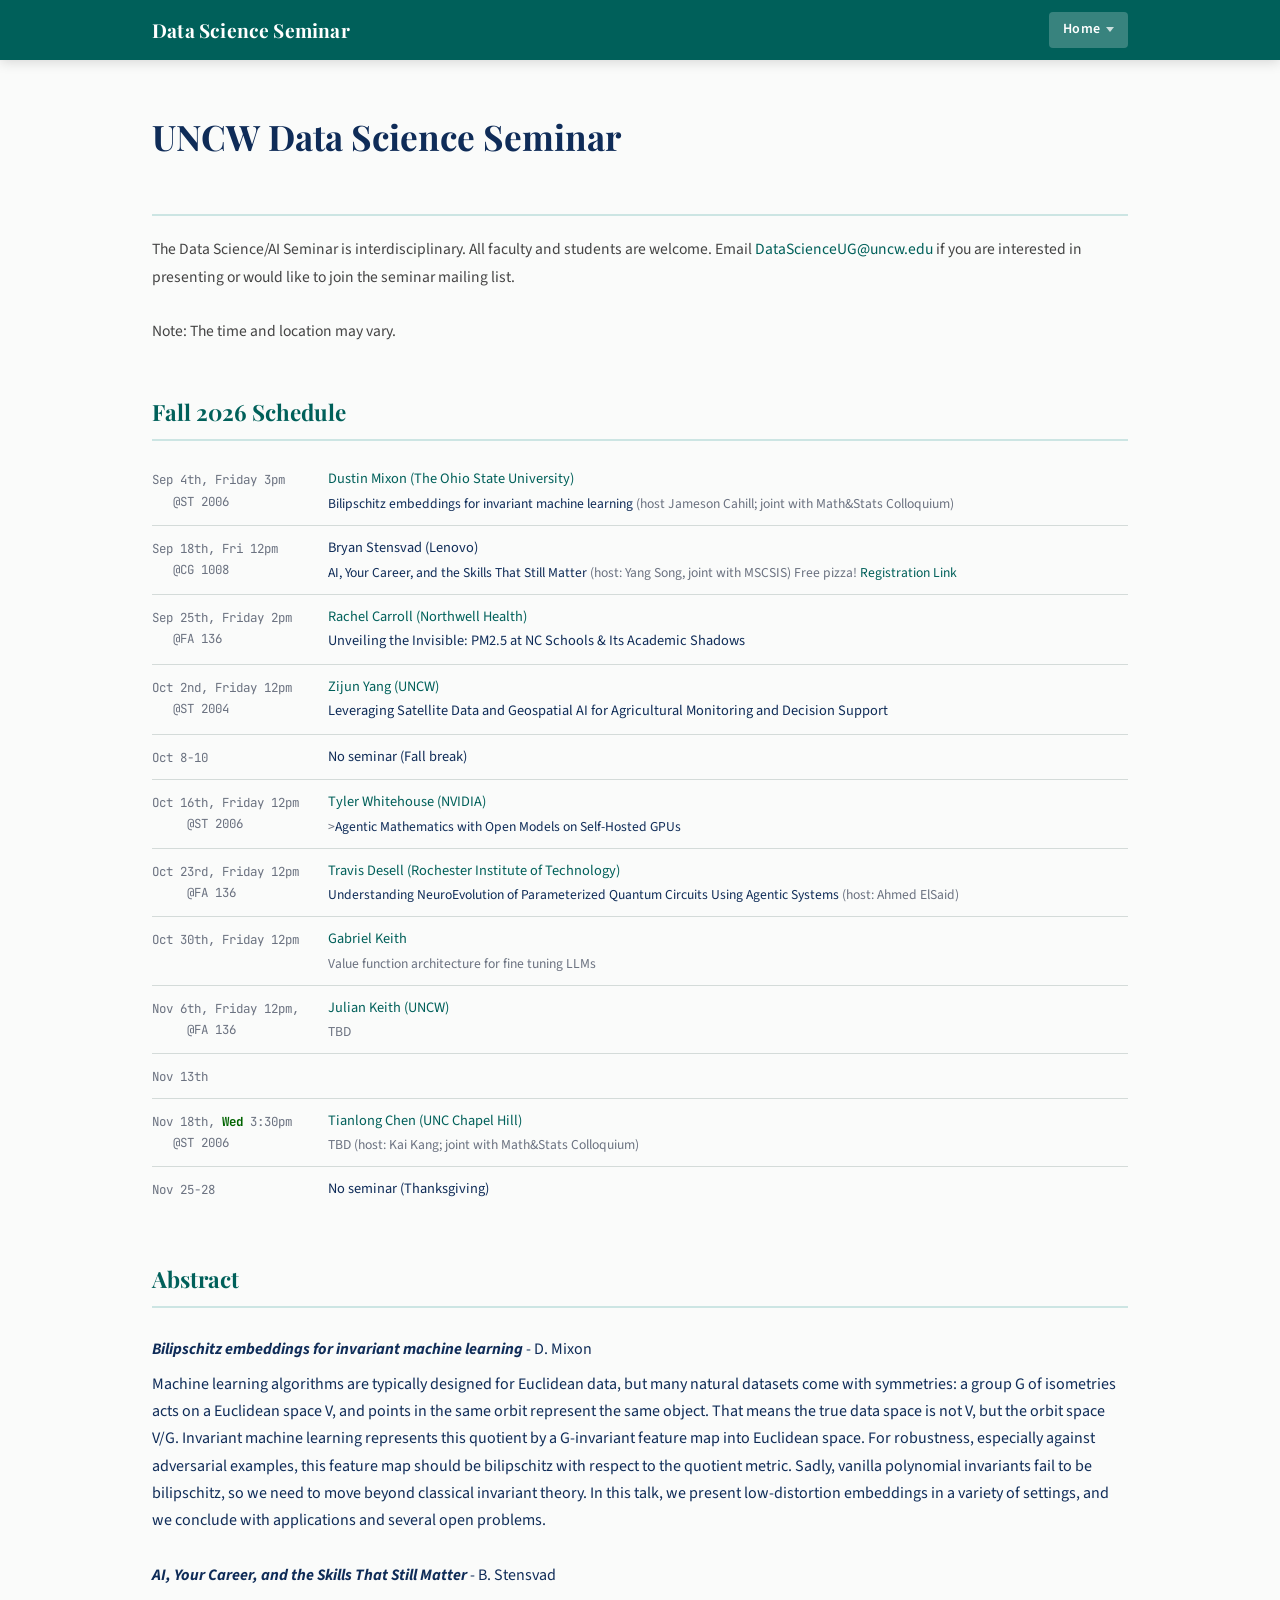
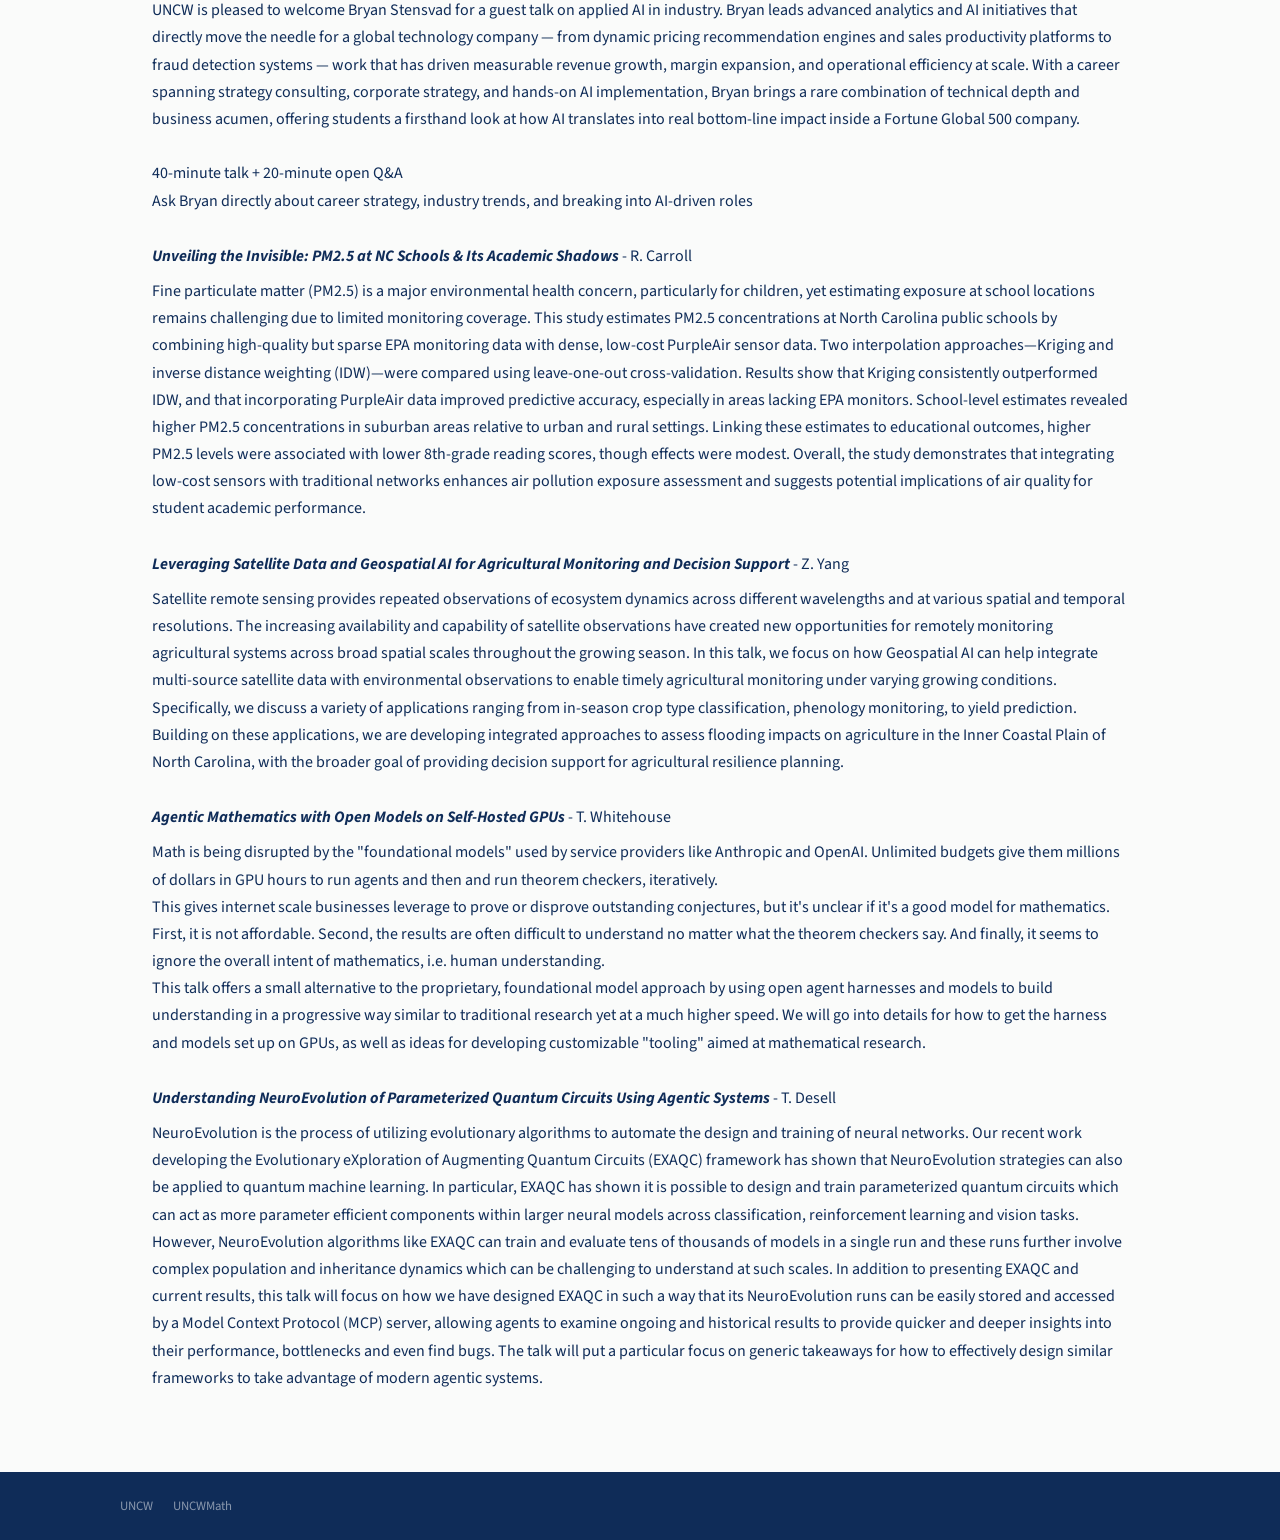
==== index.html @ 3249aac9 "travis" ====
<!DOCTYPE html>
<html lang="en">
<head>
  <meta charset="UTF-8" />
  <meta name="viewport" content="width=device-width, initial-scale=1.0" />
  <title>DSC Seminar</title>
  <link rel="preconnect" href="https://fonts.googleapis.com" />
  <link rel="preconnect" href="https://fonts.gstatic.com" crossorigin />
  <link href="https://fonts.googleapis.com/css2?family=Playfair+Display:wght@700&family=Source+Sans+3:wght@400;600;700&family=JetBrains+Mono:wght@400&display=swap" rel="stylesheet" />
  <link rel="stylesheet" href="style.css" />
</head>
<body>

  <!-- ═══ HEADER ══════════════════════════════════════════ -->
  <header>
    <nav>
      <a class="logo" href="index.html">Data Science Seminar</a>
      <ul class="nav-links">
        <li class="has-dropdown">
          <a href="index.html" class="active">Home</a>
          <ul class="dropdown-menu">
            <li class="dropdown-note">Semesters</li>
            <li><a href="index.html" class="active">Fall 2026</a></li>
            <li><a href="spring2027.html">Spring 2027</a></li>
          </ul>
        </li>
      </ul>
    </nav>
  </header>

  <!-- ═══ MAIN ════════════════════════════════════════════ -->
  <main>
    <div class="page-wrap">

      

        <!-- Main content -->
        <div class="profile-main">
          <h1>UNCW Data Science Seminar</h1>
          <h2></h2>
          <div class="position"></div>

          <p class="bio">
            The Data Science/AI Seminar is interdisciplinary. All faculty and students are welcome. 
            Email <a href="mailto:DataScienceUG@uncw.edu">DataScienceUG@uncw.edu</a> if you are interested in presenting or would like to join the seminar mailing list.

            <br>
            <br>
            Note: The time and location may vary. 
          </p>

          
        <!-- Main content: schedule -->
          <h2>Fall 2026 Schedule</h2>
          <ul class="employment-list">
            
            <li>
              <span class="years">Sep 4th, Friday 3pm &nbsp; &nbsp;&nbsp;&nbsp;@ST 2006 </span>
              
              <div>
                <div class="role"><a href="https://math.osu.edu/people/mixon.23" target="_blank">Dustin Mixon (The Ohio State University)</a></div>
                
                <div class="inst"><a href="#mixon_abstract" style = "color:var(--ink);">Bilipschitz embeddings for invariant machine learning</a> (host Jameson Cahill; joint with Math&Stats Colloquium)</div>
              </div>
            </li>
            
            <li>
              <span class="years">Sep 18th, Fri 12pm &nbsp; &nbsp;&nbsp;&nbsp;@CG 1008  </span>
              <div>
                <div class="role">Bryan Stensvad (Lenovo)</div>
                <div class="inst"><a href="#stensvad_abstract" style = "color:var(--ink);">AI, Your Career, and the Skills That Still Matter</a> (host: Yang Song, joint with MSCSIS) Free pizza! <a href="https://uncw.az1.qualtrics.com/jfe/form/SV_6sqN8uPUdP3A2Uu" target="_blank">Registration Link</a></div>
              </div>
            </li>
            <li>
              <span class="years">Sep 25th, Friday 2pm &nbsp; &nbsp;&nbsp;&nbsp;@FA 136</span>
              <div>
                <div class="role"><a href="https://rachelmcarroll.weebly.com/" target="_blank">Rachel Carroll (Northwell Health)</a></div>
                <a href="#carroll_abstract" style = "color:var(--ink);">Unveiling the Invisible: PM2.5 at NC Schools & Its Academic Shadows</a>
              </div>
            </li>
            <li>
              <span class="years">Oct 2nd, Friday 12pm &nbsp; &nbsp;&nbsp;&nbsp;@ST 2004</span>
              <div>
                <div class="role"><a href="https://zijunyangeo.github.io/" target="_blank">Zijun Yang (UNCW)</a></div>
                <a href="#yang_abstract" style = "color:var(--ink);">Leveraging Satellite Data and Geospatial AI for Agricultural Monitoring and Decision Support</a>

              </div>
            </li>
            <li>
              <span class="years">Oct 8-10</span>
              <div>
                <div class="role">No seminar (Fall break)</div>
              </div>
            </li>
            <li>
              <span class="years">Oct 16th, Friday 12pm &nbsp; &nbsp;&nbsp;&nbsp;@ST 2006</span>
              <div>
                <div class="role"><a href="https://developer.nvidia.com/blog/author/twhitehouse/" target="_blank">Tyler Whitehouse (NVIDIA)</a></div>
                <div class="inst">><a href="#whitehouse_abstract" style = "color:var(--ink);">Agentic Mathematics with Open Models on Self-Hosted GPUs</a>
                </div>
              </div>
            </li>
            <li>
              <span class="years">Oct 23rd, Friday 12pm &nbsp; &nbsp;&nbsp;&nbsp;@FA 136</span>
              <div>
                <div class="role"><a href="http://www.se.rit.edu/~travis" target="_blank">Travis Desell (Rochester Institute of Technology) </a></div>
                <div class="inst"><a href="#desell_abstract" style = "color:var(--ink);">Understanding NeuroEvolution of Parameterized Quantum Circuits Using Agentic Systems</a> (host: Ahmed ElSaid)</div>
              </div>
            </li>
            <li>
              <span class="years">Oct 30th, Friday 12pm</span>
              <div>
                <div class="role"><a href="https://gabrielkeith.dev/" target="_blank">Gabriel Keith</a></div>
                <div class="inst">Value function architecture for fine tuning LLMs </div>
              </div>
            </li>
            <li>
              <span class="years">Nov 6th, Friday 12pm, &nbsp; &nbsp;&nbsp;&nbsp;@FA 136 </span>
              <div>
                <div class="role"><a href="https://drjkeith.github.io/" target="_blank">Julian Keith (UNCW)</a></div>
                <div class="inst">TBD </div>
              </div>
            </li>
            <li>
              <span class="years">Nov 13th </span>
            </li>
            <li>
              <span class="years">Nov 18th, <strong style="color: darkgreen;">Wed</strong> 3:30pm &nbsp; &nbsp;&nbsp;&nbsp;@ST 2006</span>
              <div>
                <div class="role"><a href="https://tianlong-chen.github.io/" target="_blank">Tianlong Chen (UNC Chapel Hill) </a></div>
                <div class="inst">TBD (host: Kai Kang; joint with Math&Stats Colloquium) </div>
              </div>
            </li>
            <li>
              <span class="years">Nov 25-28</span>
              <div>
                <div class="role">No seminar (Thanksgiving)</div>
              </div>
            </li>
            
            
          </ul>
        
        <!-- Main content: abstracts -->
          <h2>Abstract</h2>
          <h3 id="mixon_abstract"><em>Bilipschitz embeddings for invariant machine learning </em>  <span style="font-weight: 400;"> - D. Mixon</span></h3> 
          <p> Machine learning algorithms are typically designed for Euclidean data, but many natural datasets come with symmetries: a group G of isometries acts on a Euclidean space V, and points in the same orbit represent the same object. That means the true data space is not V, but the orbit space V/G. Invariant machine learning represents this quotient by a G-invariant feature map into Euclidean space. For robustness, especially against adversarial examples, this feature map should be bilipschitz with respect to the quotient metric. Sadly, vanilla polynomial invariants fail to be bilipschitz, so we need to move beyond classical invariant theory. In this talk, we present low-distortion embeddings in a variety of settings, and we conclude with applications and several open problems.
          </p>

          <h3 id="stensvad_abstract"><em>AI, Your Career, and the Skills That Still Matter</em> <span style="font-weight: 400;"> - B. Stensvad</span></h3>
          <p> 
           UNCW is pleased to welcome Bryan Stensvad for a guest talk on applied AI in industry. Bryan leads advanced
            analytics and AI initiatives that directly move the needle for a global technology company — from dynamic pricing
            recommendation engines and sales productivity platforms to fraud detection systems — work that has driven
            measurable revenue growth, margin expansion, and operational efficiency at scale.
            With a career spanning strategy consulting, corporate strategy, and hands-on AI implementation, Bryan brings a
            rare combination of technical depth and business acumen, offering students a firsthand look at how AI translates
            into real bottom-line impact inside a Fortune Global 500 company.
            <br>
            <br>
            40-minute talk + 20-minute open Q&A
            <br>
Ask Bryan directly about career strategy, industry trends, and breaking into AI-driven roles
          </p>

          <h3 id="carroll_abstract"><em>Unveiling the Invisible: PM2.5 at NC Schools & Its Academic Shadows</em> <span style="font-weight: 400;"> - R. Carroll</span></h3>
          <p> Fine particulate matter (PM2.5) is a major environmental health concern, particularly for children, yet estimating exposure at school locations remains challenging due to limited monitoring coverage. 
            This study estimates PM2.5 concentrations at North Carolina public schools by combining high-quality but sparse EPA monitoring data with dense, low-cost PurpleAir sensor data. 
            Two interpolation approaches—Kriging and inverse distance weighting (IDW)—were compared using leave-one-out cross-validation. 
            Results show that Kriging consistently outperformed IDW, and that incorporating PurpleAir data improved predictive accuracy, especially in areas lacking EPA monitors. 
            School-level estimates revealed higher PM2.5 concentrations in suburban areas relative to urban and rural settings. 
            Linking these estimates to educational outcomes, higher PM2.5 levels were associated with lower 8th-grade reading scores, though effects were modest. 
            Overall, the study demonstrates that integrating low-cost sensors with traditional networks enhances air pollution exposure assessment and suggests potential implications of air quality for student academic performance.
          </p>

          <h3 id="yang_abstract"><em>Leveraging Satellite Data and Geospatial AI for Agricultural Monitoring and Decision Support</em> <span style="font-weight: 400;"> - Z. Yang</span></h3>
          <p> Satellite remote sensing provides repeated observations of ecosystem dynamics across different wavelengths and at various spatial and temporal resolutions. 
            The increasing availability and capability of satellite observations have created new opportunities for remotely monitoring agricultural systems across broad spatial scales throughout the growing season. 
            In this talk, we focus on how Geospatial AI can help integrate multi-source satellite data with environmental observations to enable timely agricultural monitoring under varying growing conditions. 
            Specifically, we discuss a variety of applications ranging from in-season crop type classification, phenology monitoring, to yield prediction. 
            Building on these applications, we are developing integrated approaches to assess flooding impacts on agriculture in the Inner Coastal Plain of North Carolina, with the broader goal of providing decision support for agricultural resilience planning.

          </p>

          <h3 id="whitehouse_abstract"><em>Agentic Mathematics with Open Models on Self-Hosted GPUs</em> <span style="font-weight: 400;"> - T. Whitehouse</span></h3>
          <p> Math is being disrupted by the "foundational models" used by service providers like Anthropic and OpenAI.
              Unlimited budgets give them millions of dollars in GPU hours to run agents and then and run theorem checkers, iteratively. <br>

              This gives internet scale businesses leverage to prove or disprove outstanding conjectures, but it's unclear if it's a good model for mathematics.
              First, it is not affordable. Second, the results are often difficult to understand no matter what the theorem checkers say. And finally, it
              seems to ignore the overall intent of mathematics, i.e. human understanding.<br>

              This talk offers a small alternative to the proprietary, foundational model approach by using open agent harnesses and models to build understanding in a progressive way similar to traditional research yet at a much higher speed. 
              We will go into details for how to get the harness and models set up on GPUs, as well as ideas for developing customizable "tooling" aimed at mathematical research.
          </p>

          <h3 id="desell_abstract"><em>Understanding NeuroEvolution of Parameterized Quantum Circuits Using Agentic Systems</em> <span style="font-weight: 400;"> - T. Desell</span></h3>
          <p> NeuroEvolution is the process of utilizing evolutionary algorithms to automate the design and training of neural networks.
Our recent work developing the Evolutionary eXploration of Augmenting Quantum Circuits (EXAQC) framework has shown
that NeuroEvolution strategies can also be applied to quantum machine learning. In particular, EXAQC has shown it is
possible to design and train parameterized quantum circuits which can act as more parameter efficient components within
larger neural models across classification, reinforcement learning and vision tasks. However, NeuroEvolution algorithms
like EXAQC can train and evaluate tens of thousands of models in a single run and these runs further involve complex
population and inheritance dynamics which can be challenging to understand at such scales. In addition to presenting
EXAQC and current results, this talk will focus on how we have designed EXAQC in such a way that its NeuroEvolution runs
can be easily stored and accessed by a Model Context Protocol (MCP) server, allowing agents to examine ongoing and
historical results to provide quicker and deeper insights into their performance, bottlenecks and even find bugs. The talk
will put a particular focus on generic takeaways for how to effectively design similar frameworks to take advantage of
modern agentic systems.
</p>

        </div>
      

    </div>
  </main>

  <!-- ═══ FOOTER ═══════════════════════════════════════════ -->
  <footer>
    <div class="footer-inner">
     
      <div class="footer-links">
        <a href="https://uncw.edu" target="_blank">UNCW</a>
        <a href="https://uncw.edu/math/" target="_blank">UNCWMath</a>
      </div>
    </div>
  </footer>

</body>
</html>
---- style.css ----
/* ═══════════════════════════════════════════════
   Xuemei Chen — Academic Site Stylesheet
   ═══════════════════════════════════════════════ */
/*ink color #1c1c1c;

/* ─── Tokens ─────────────────────────────────── */
:root {
  --teal:      #00605a;
  --teal-light:#e6f2f1;
  --teal-mid:  #cce5e3;
  --gold:      #b8860b;
  --uncwblue: rgb(15, 44, 88);
  --ink:       rgb(15, 44, 88); 
  --mid:       #444444;
  --muted:     #6b7280;
  --rule:      #d4dbd9;
  --bg:        #fafbfa;
  --white:     #ffffff;

  --display:   'Playfair Display', serif;
  --body:      'Source Sans 3', sans-serif;
  --mono:      'JetBrains Mono', monospace;

  --max:       1040px;
  --nav-h:     60px;
}

/* ─── Reset ──────────────────────────────────── */
*, *::before, *::after { box-sizing: border-box; margin: 0; padding: 0; }
html { scroll-behavior: smooth; }

body {
  font-family: var(--body);
  background: var(--bg);
  color: var(--ink);
  font-size: 16px;
  line-height: 1.7;
  min-height: 100vh;
  display: flex;
  flex-direction: column;
}

main { flex: 1; }

a {
  color: var(--teal);
  text-decoration: none;
  transition: color 0.15s;
}
a:hover { color: var(--gold); text-decoration: underline; }

/* ─── Header / Nav ───────────────────────────── */
header {
  position: sticky;
  top: 0;
  z-index: 100;
  height: var(--nav-h);
  background: var(--teal);
  display: flex;
  align-items: center;
  box-shadow: 0 2px 12px rgba(0,0,0,0.15);
}

nav {
  width: 100%;
  max-width: var(--max);
  margin: 0 auto;
  padding: 0 32px;
  display: flex;
  align-items: center;
  justify-content: space-between;
}

.logo {
  font-family: var(--display);
  font-size: 1.2rem;
  font-weight: 700;
  color: var(--white);
  text-decoration: none;
  letter-spacing: 0.01em;
}

.logo:hover { color: var(--teal-mid); text-decoration: none; }

.nav-links {
  display: flex;
  list-style: none;
  gap: 4px;
}

.nav-links a {
  font-family: var(--body);
  font-size: 0.875rem;
  font-weight: 600;
  letter-spacing: 0.04em;
  color: rgba(255,255,255,0.82);
  text-decoration: none;
  padding: 6px 14px;
  border-radius: 4px;
  transition: background 0.15s, color 0.15s;
}

.nav-links a:hover {
  background: rgba(255,255,255,0.15);
  color: var(--white);
  text-decoration: none;
}

.nav-links a.active {
  background: rgba(255,255,255,0.22);
  color: var(--white);
}

/* ─── Nav dropdown ───────────────────────────── */
.nav-links li {
  position: relative;
}

.nav-links li.has-dropdown > a {
  display: inline-flex;
  align-items: center;
  gap: 5px;
}

.nav-links li.has-dropdown > a::after {
  content: '';
  width: 0;
  height: 0;
  border-left: 4px solid transparent;
  border-right: 4px solid transparent;
  border-top: 5px solid currentColor;
  opacity: 0.75;
  transition: transform 0.15s;
}

.nav-links li.has-dropdown:hover > a::after,
.nav-links li.has-dropdown:focus-within > a::after {
  transform: rotate(180deg);
}

.dropdown-menu {
  position: absolute;
  top: 100%;
  left: 0;
  min-width: 200px;
  background: var(--white);
  border: 1px solid var(--rule);
  border-radius: 6px;
  box-shadow: 0 8px 24px rgba(0,0,0,0.18);
  padding: 6px;
  list-style: none;
  display: none;
  flex-direction: column;
  gap: 2px;
  z-index: 200;
}

.nav-links li.has-dropdown:hover .dropdown-menu,
.nav-links li.has-dropdown:focus-within .dropdown-menu {
  display: flex;
}

.dropdown-menu li {
  width: 100%;
}

.dropdown-menu a {
  display: block;
  font-family: var(--body);
  font-size: 0.85rem;
  font-weight: 600;
  letter-spacing: 0.01em;
  color: var(--ink);
  padding: 8px 12px;
  border-radius: 4px;
  text-decoration: none;
}

.dropdown-menu a:hover {
  background: var(--teal-light);
  color: var(--teal);
  text-decoration: none;
}

.dropdown-menu a.active {
  background: var(--teal-light);
  color: var(--teal);
}

.dropdown-menu .dropdown-note {
  padding: 6px 12px 4px;
  font-size: 0.7rem;
  font-weight: 700;
  letter-spacing: 0.08em;
  text-transform: uppercase;
  color: var(--muted);
}

/* ─── Page wrapper ───────────────────────────── */
.page-wrap {
  max-width: var(--max);
  margin: 0 auto;
  padding: 56px 32px 80px;
}

/* ─── Section headings ───────────────────────── */
h1 {
  font-family: var(--display);
  font-size: 2.2rem;
  font-weight: 700;
  color: var(--ink);
  line-height: 1.2;
}

h2 {
  font-family: var(--display);
  font-size: 1.4rem;
  font-weight: 700;
  color: var(--teal);
  margin-top: 48px;
  margin-bottom: 16px;
  padding-bottom: 8px;
  border-bottom: 2px solid var(--teal-mid);
}

h3 {
  font-family: var(--body);
  font-size: 1rem;
  font-weight: 700;
  color: var(--ink);
  margin-top: 28px;
  margin-bottom: 8px;
}

/* ─── Footer ─────────────────────────────────── */
footer {
  background: var(--ink);
  color: rgba(255,255,255,0.45);
  padding: 24px 32px;
  font-size: 0.8rem;
  line-height: 1.6;
}

.footer-inner {
  max-width: var(--max);
  margin: 0 auto;
  display: flex;
  justify-content: space-between;
  align-items: center;
  gap: 16px;
  flex-wrap: wrap;
}

.footer-links {
  display: flex;
  gap: 20px;
  flex-wrap: wrap;
}

.footer-links a {
  color: rgba(255,255,255,0.5);
  font-size: 0.8rem;
}

.footer-links a:hover { color: var(--teal-mid); text-decoration: none; }


/* ═══════════════════════════════════════════════
   HOME PAGE
   ═══════════════════════════════════════════════ */
.profile-grid {
  display: grid;
  grid-template-columns: 1fr 2.4fr;
  gap: 48px;
  align-items: start;
  margin-bottom: 48px;
}

.profile-sidebar {
  display: flex;
  flex-direction: column;
  gap: 0;
}

.profile-photo-placeholder {
  width: 100%;
  aspect-ratio: 1;
  max-width: 200px;
  background: var(--teal-light);
  border: 3px solid var(--teal-mid);
  border-radius: 4px;
  display: flex;
  align-items: center;
  justify-content: center;
  font-family: var(--display);
  font-size: 3.5rem;
  color: var(--teal);
  margin-bottom: 20px;
}

.contact-block {
  background: var(--white);
  border: 1px solid var(--rule);
  border-radius: 4px;
  padding: 18px 20px;
  font-size: 0.875rem;
  line-height: 2;
}

.contact-block .title {
  font-weight: 700;
  color: var(--ink);
  font-size: 0.95rem;
  margin-bottom: 4px;
}

.contact-block .dept {
  color: var(--muted);
  font-size: 0.82rem;
  margin-bottom: 12px;
  line-height: 1.5;
}

.contact-block .row {
  display: flex;
  gap: 8px;
  align-items: baseline;
  color: var(--mid);
  font-size: 0.82rem;
}

.contact-block .row .lbl {
  font-weight: 600;
  color: var(--ink);
  min-width: 50px;
}

.ext-links {
  margin-top: 14px;
  display: flex;
  flex-direction: column;
  gap: 6px;
}

.ext-links a {
  font-size: 0.82rem;
  font-weight: 600;
  display: inline-flex;
  align-items: center;
  gap: 5px;
}

.profile-main h1 { margin-bottom: 6px; }

.profile-main .position {
  font-size: 1rem;
  color: var(--teal);
  font-weight: 600;
  margin-bottom: 20px;
}

.bio {
  font-size: 0.975rem;
  color: var(--mid);
  line-height: 1.75;
  margin-bottom: 28px;
}

/* Highlight cards on home */
.highlight-cards {
  display: grid;
  grid-template-columns: 1fr 1fr;
  gap: 16px;
  margin-top: 8px;
}

.highlight-card {
  background: var(--white);
  border: 1px solid var(--rule);
  border-left: 4px solid var(--teal);
  border-radius: 4px;
  padding: 16px 18px;
  text-decoration: none;
  color: inherit;
  transition: box-shadow 0.15s, border-left-color 0.15s;
  display: block;
}

.highlight-card:hover {
  box-shadow: 0 4px 16px rgba(0,96,90,0.12);
  border-left-color: var(--gold);
  text-decoration: none;
  color: inherit;
}

.highlight-card .hc-label {
  font-size: 0.9rem;
  font-weight: 700;
  letter-spacing: 0.1em;
  text-transform: uppercase;
  color: var(--teal);
  margin-bottom: 4px;
}

.highlight-card .hc-title {
  font-size: 1.1rem;
  font-weight: 600;
  color: var(--ink);
  line-height: 1.4;
}

/* Employment table */
.employment-list {
  list-style: none;
  display: flex;
  flex-direction: column;
  gap: 0;
}

.employment-list li {
  display: grid;
  grid-template-columns: 160px 1fr;
  gap: 16px;
  padding: 10px 0;
  border-bottom: 1px solid var(--rule);
  font-size: 0.9rem;
}

.employment-list li:last-child { border-bottom: none; }

.employment-list .years {
  color: var(--muted);
  font-family: var(--mono);
  font-size: 0.78rem;
  padding-top: 2px;
}

.employment-list .role { color: var(--ink); }
.employment-list .inst { color: var(--muted); font-size: 0.85rem; }


/* ═══════════════════════════════════════════════
   RESEARCH PAGE
   ═══════════════════════════════════════════════ */
.grant-list {
  list-style: none;
  display: flex;
  flex-direction: column;
  gap: 12px;
}

.grant-list li {
  background: var(--teal-light);
  border-left: 4px solid var(--teal);
  padding: 12px 16px;
  border-radius: 0 4px 4px 0;
  font-size: 0.9rem;
  line-height: 1.5;
}

.pub-list {
  list-style: none;
  display: flex;
  flex-direction: column;
  gap: 0;
  counter-reset: pub-counter 23;
}

.pub-list li {
  display: grid;
  grid-template-columns: 32px 1fr;
  gap: 12px;
  padding: 12px 0;
  border-bottom: 1px solid var(--rule);
  font-size: 0.88rem;
  line-height: 1.6;
  counter-increment: pub-counter -1;
}

.pub-list li:last-child { border-bottom: none; }

.pub-num {
  font-family: var(--mono);
  font-size: 0.75rem;
  color: var(--muted);
  padding-top: 3px;
  text-align: right;
}

.pub-body { color: var(--mid); }
.pub-body strong { color: var(--ink); }

.pub-links {
  margin-top: 4px;
  display: flex;
  gap: 10px;
  flex-wrap: wrap;
}

.pub-links a {
  font-size: 0.75rem;
  font-weight: 700;
  letter-spacing: 0.03em;
  background: var(--teal-light);
  color: var(--teal);
  padding: 2px 8px;
  border-radius: 3px;
  text-decoration: none;
}

.pub-links a:hover { background: var(--teal); color: var(--white); text-decoration: none; }

.conf-list {
  list-style: none;
  display: flex;
  flex-direction: column;
  gap: 8px;
}

.conf-list li {
  font-size: 0.88rem;
  color: var(--mid);
  padding: 8px 0;
  border-bottom: 1px solid var(--rule);
  line-height: 1.55;
}

.conf-list li:last-child { border-bottom: none; }


/* ═══════════════════════════════════════════════
   TEACHING PAGE
   ═══════════════════════════════════════════════ */
.current-teaching {
  background: var(--teal-light);
  border: 1px solid var(--teal-mid);
  border-radius: 6px;
  padding: 20px 24px;
  margin-bottom: 12px;
}

.current-teaching .sem-label {
  font-size: 0.72rem;
  font-weight: 700;
  letter-spacing: 0.12em;
  text-transform: uppercase;
  color: var(--teal);
  margin-bottom: 6px;
}

.current-teaching p {
  font-size: 0.95rem;
  font-weight: 600;
  color: var(--ink);
}

.teaching-block { margin-bottom: 32px; }

.teaching-block h3 {
  font-size: 0.95rem;
  font-weight: 700;
  color: var(--teal);
  background: var(--teal-light);
  padding: 6px 12px;
  border-radius: 3px;
  margin-top: 24px;
  margin-bottom: 0;
}

.teaching-rows {
  list-style: none;
  border: 1px solid var(--rule);
  border-top: none;
  border-radius: 0 0 4px 4px;
  overflow: hidden;
}

.teaching-rows li {
  display: grid;
  grid-template-columns: 100px 1fr;
  gap: 16px;
  padding: 9px 14px;
  font-size: 0.875rem;
  border-bottom: 1px solid var(--rule);
  background: var(--white);
  align-items: baseline;
}

.teaching-rows li:last-child { border-bottom: none; }
.teaching-rows li:nth-child(even) { background: var(--bg); }

.teaching-rows .sem {
  font-family: var(--mono);
  font-size: 0.75rem;
  color: var(--muted);
  white-space: nowrap;
}

.teaching-rows .course { color: var(--ink); }


/* ═══════════════════════════════════════════════
   STUDENTS PAGE
   ═══════════════════════════════════════════════ */
.opportunity-box {
  background: var(--white);
  border: 1px solid var(--rule);
  border-left: 5px solid var(--gold);
  border-radius: 0 6px 6px 0;
  padding: 24px 28px;
  margin-bottom: 32px;
  font-size: 0.95rem;
  line-height: 1.75;
  color: var(--mid);
}

.opportunity-box strong { color: var(--ink); }

.link-list {
  list-style: none;
  display: flex;
  flex-direction: column;
  gap: 0;
}

.link-list li {
  padding: 11px 0;
  border-bottom: 1px solid var(--rule);
  font-size: 0.9rem;
  display: flex;
  align-items: baseline;
  gap: 10px;
}

.link-list li:last-child { border-bottom: none; }

.link-list li::before {
  content: '→';
  color: var(--teal);
  font-size: 0.85rem;
  flex-shrink: 0;
}

.ds-badge {
  display: inline-block;
  background: var(--teal);
  color: var(--white);
  font-size: 0.72rem;
  font-weight: 700;
  letter-spacing: 0.06em;
  text-transform: uppercase;
  padding: 3px 9px;
  border-radius: 3px;
  margin-bottom: 16px;
}

.ds-note {
  background: var(--teal-light);
  border-radius: 6px;
  padding: 16px 20px;
  font-size: 0.9rem;
  color: var(--mid);
  margin-bottom: 28px;
}


/* ═══════════════════════════════════════════════
   RESPONSIVE
   ═══════════════════════════════════════════════ */
@media (max-width: 720px) {
  nav { padding: 0 16px; }
  .nav-links { gap: 2px; }
  .nav-links a { padding: 5px 9px; font-size: 0.8rem; }
  .logo { font-size: 1rem; }

  .page-wrap { padding: 36px 16px 60px; }

  .profile-grid { grid-template-columns: 1fr; gap: 28px; }
  .profile-photo-placeholder { max-width: 120px; font-size: 2.5rem; }

  .highlight-cards { grid-template-columns: 1fr; }

  .employment-list li { grid-template-columns: 1fr; gap: 2px; }
  .employment-list .years { font-size: 0.72rem; }

  .pub-list li { grid-template-columns: 24px 1fr; }

  .teaching-rows li { grid-template-columns: 80px 1fr; }

  .footer-inner { flex-direction: column; align-items: flex-start; }

  .dropdown-menu {
    left: auto;
    right: 0;
    min-width: 170px;
  }
}
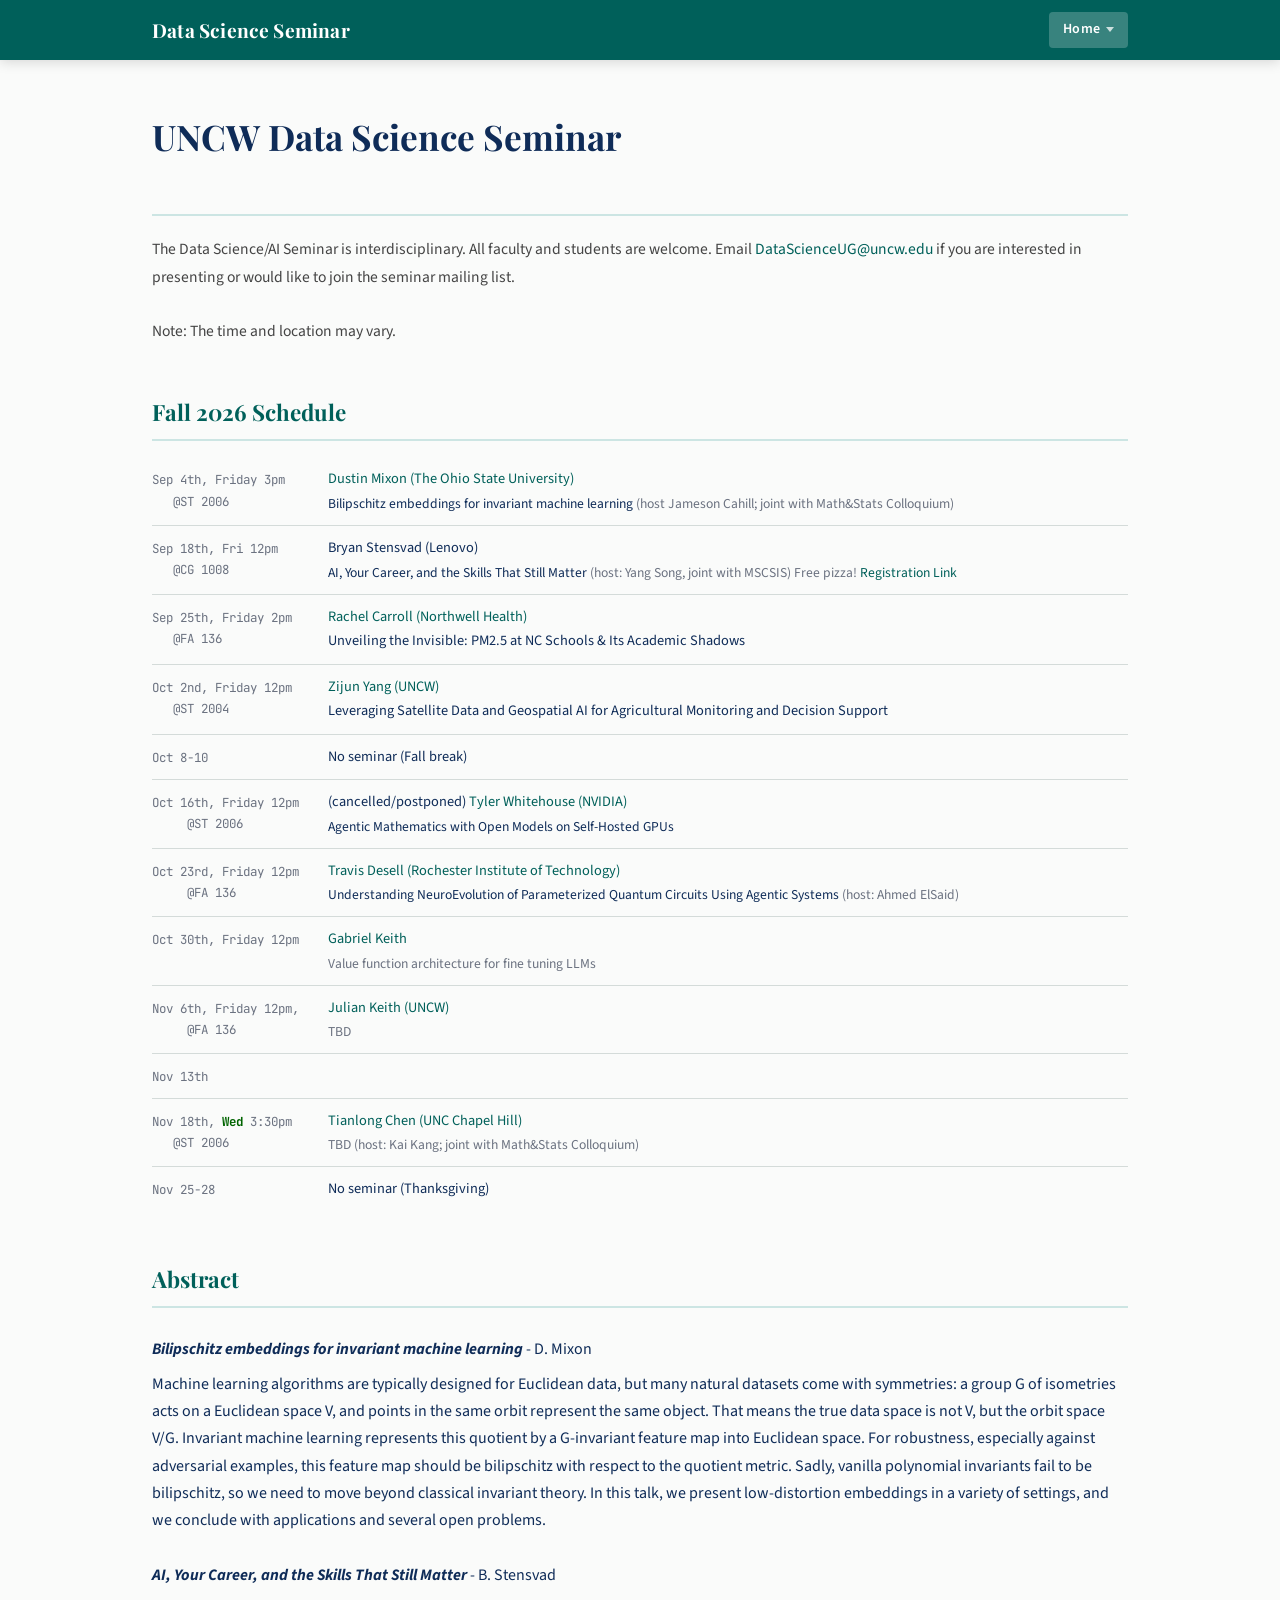
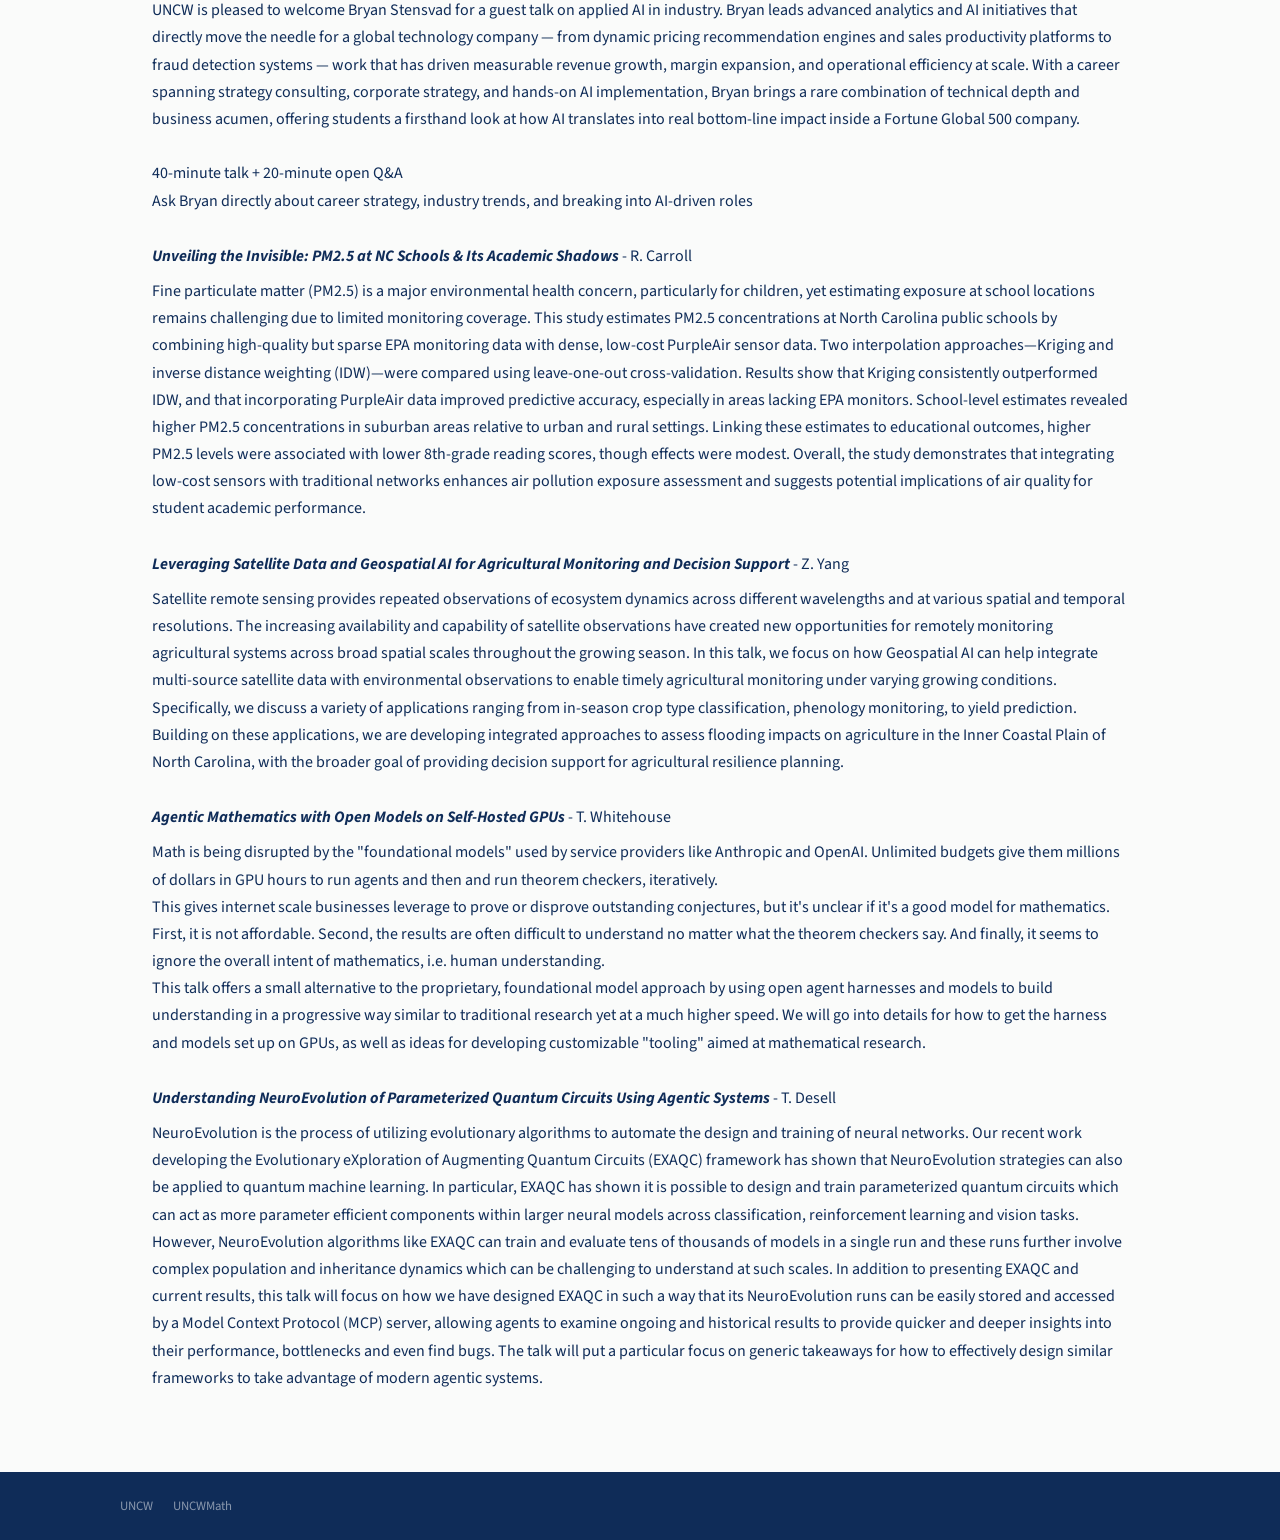
==== commit 08fd826a: "c" ====
--- a/index.html
+++ b/index.html
@@ -95,8 +95,8 @@
             <li>
               <span class="years">Oct 16th, Friday 12pm &nbsp; &nbsp;&nbsp;&nbsp;@ST 2006</span>
               <div>
-                <div class="role"><a href="https://developer.nvidia.com/blog/author/twhitehouse/" target="_blank">Tyler Whitehouse (NVIDIA)</a></div>
-                <div class="inst">><a href="#whitehouse_abstract" style = "color:var(--ink);">Agentic Mathematics with Open Models on Self-Hosted GPUs</a>
+                <div class="role">(cancelled/postponed) <a href="https://developer.nvidia.com/blog/author/twhitehouse/" target="_blank">Tyler Whitehouse (NVIDIA)</a> </div>
+                <div class="inst"><a href="#whitehouse_abstract" style = "color:var(--ink);">Agentic Mathematics with Open Models on Self-Hosted GPUs</a>
                 </div>
               </div>
             </li>
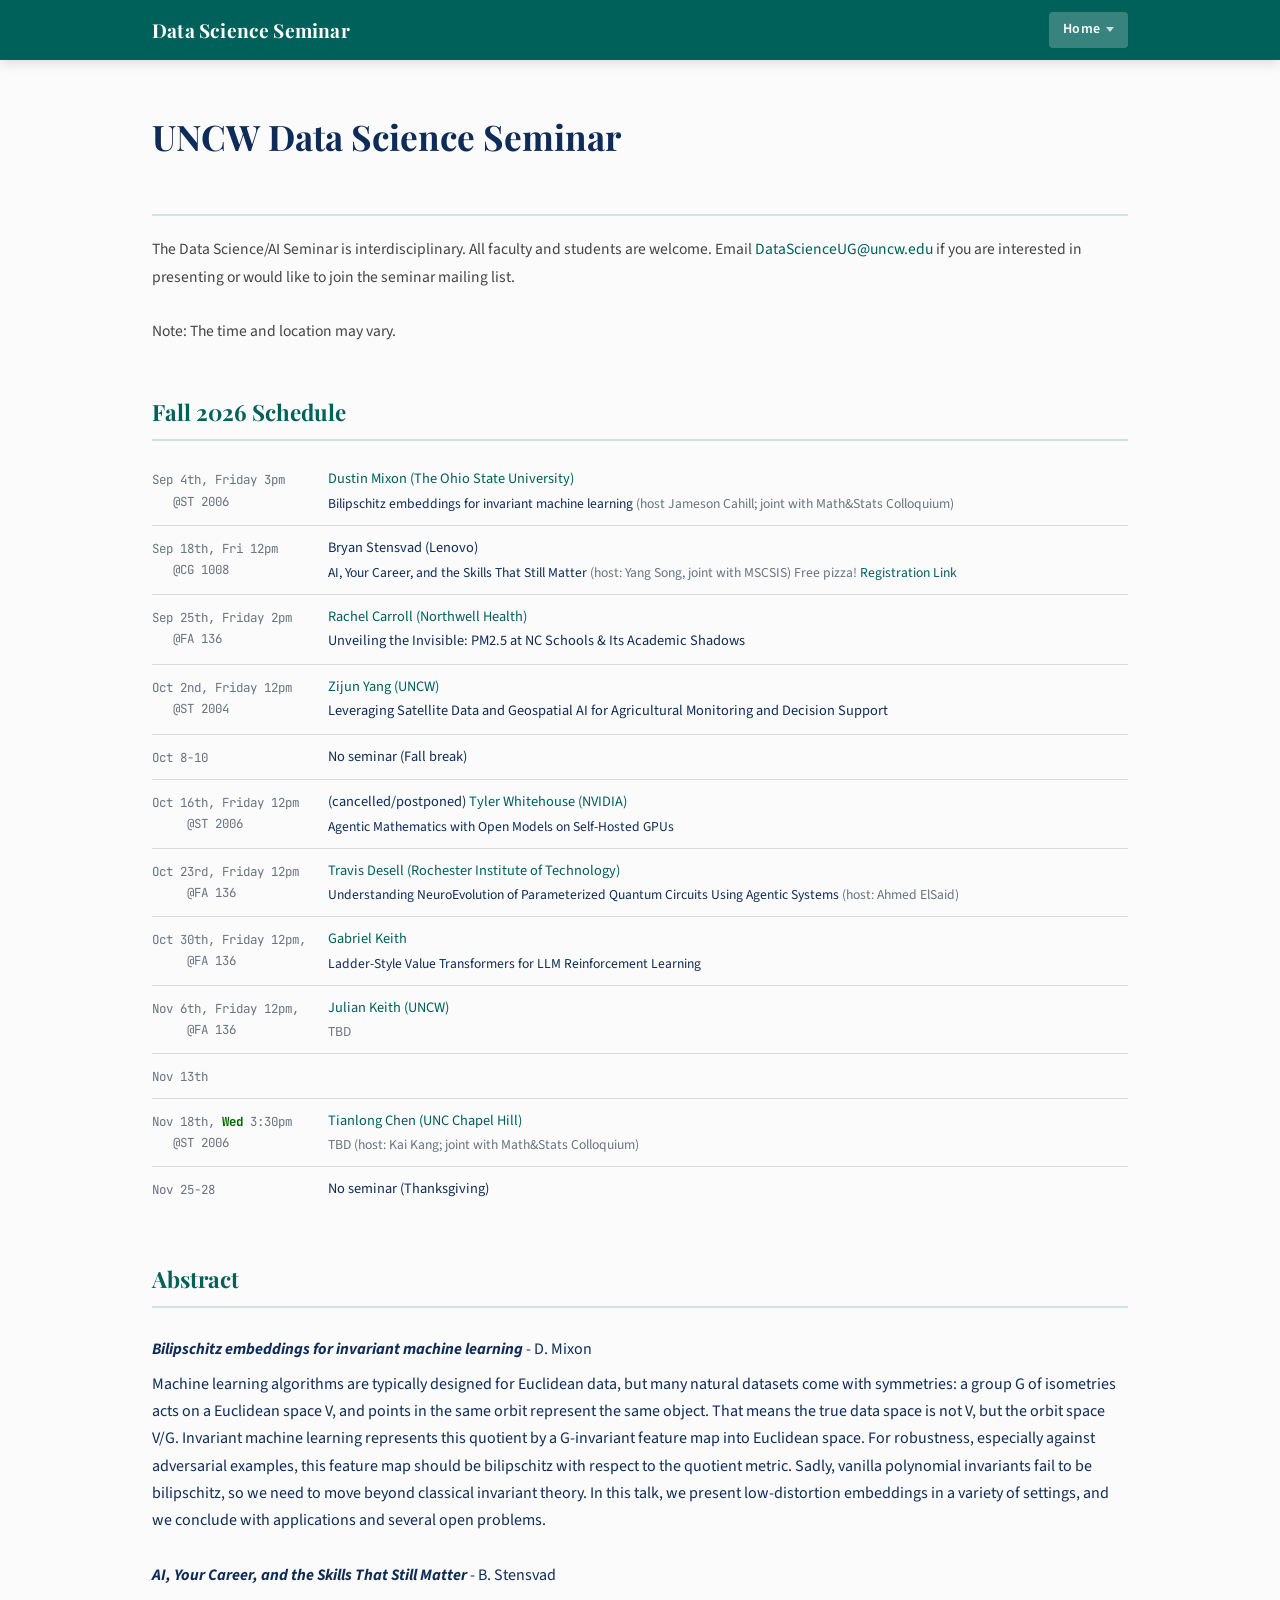
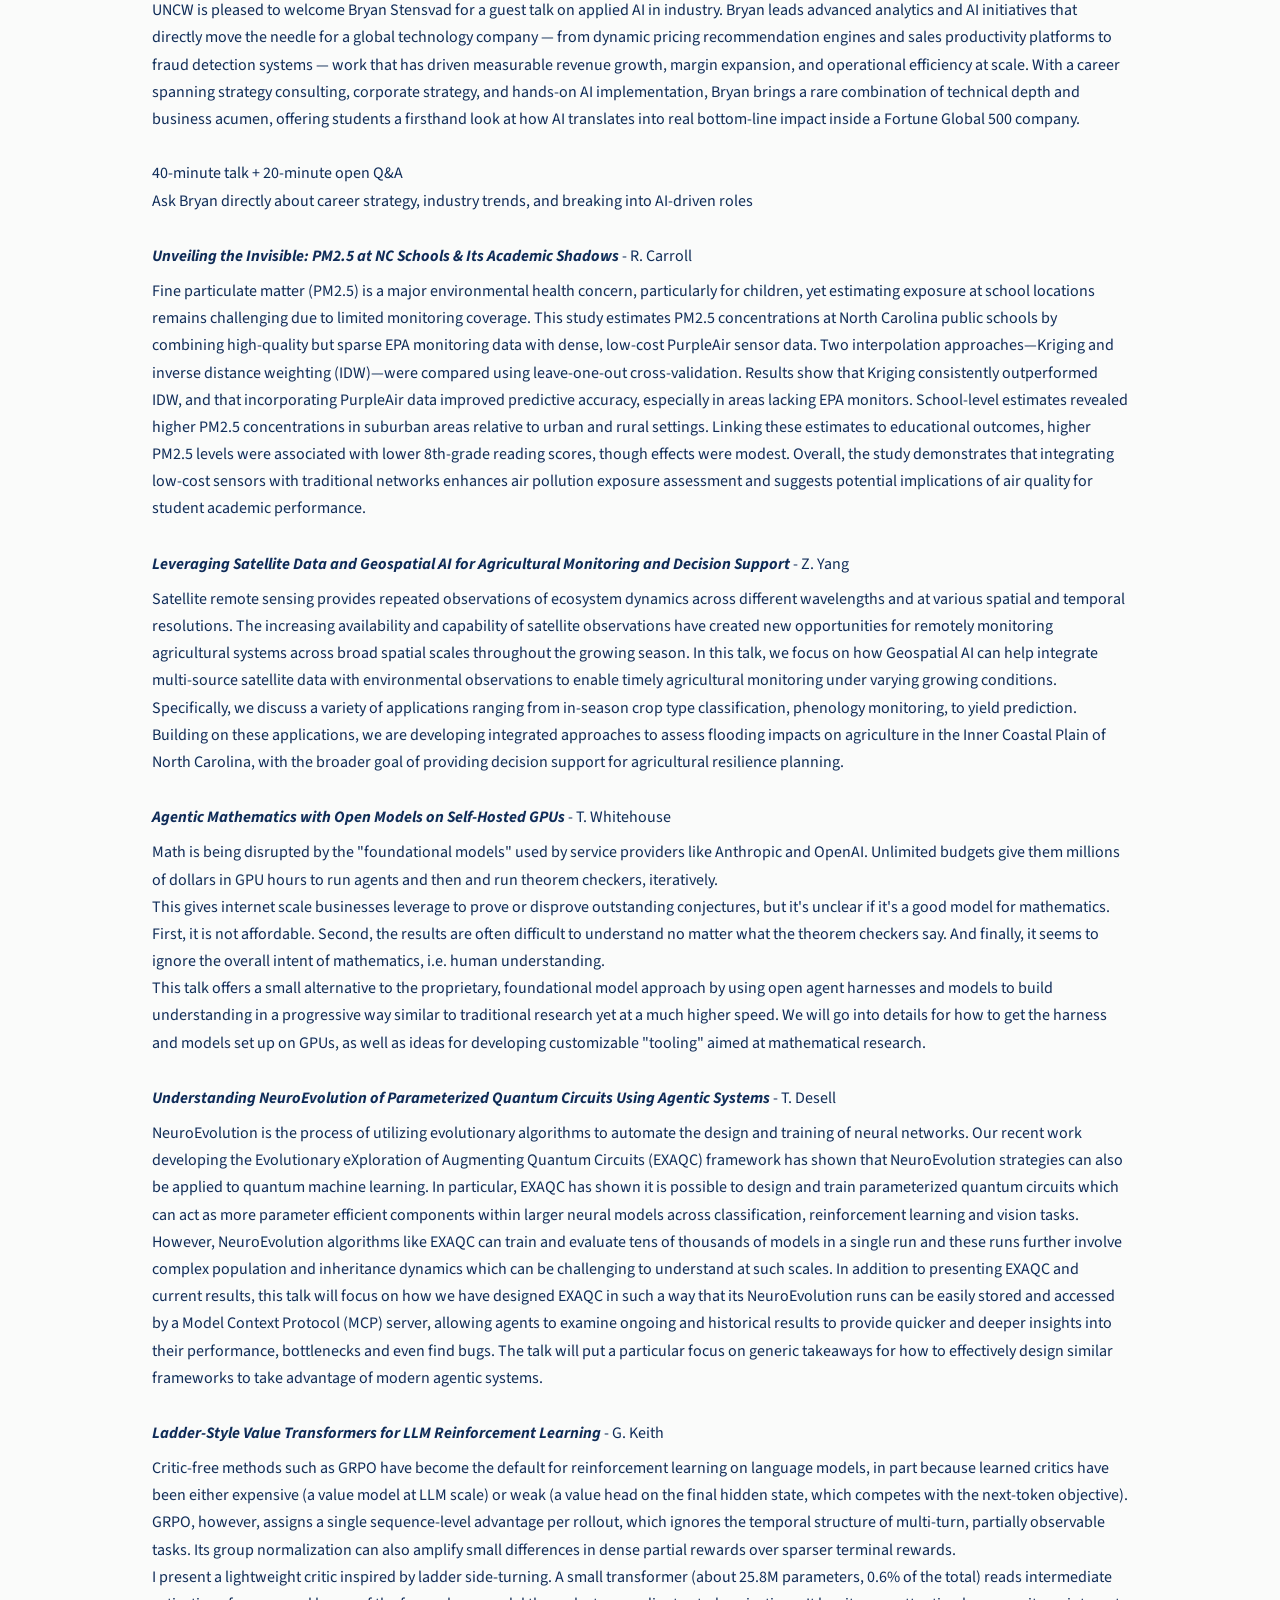
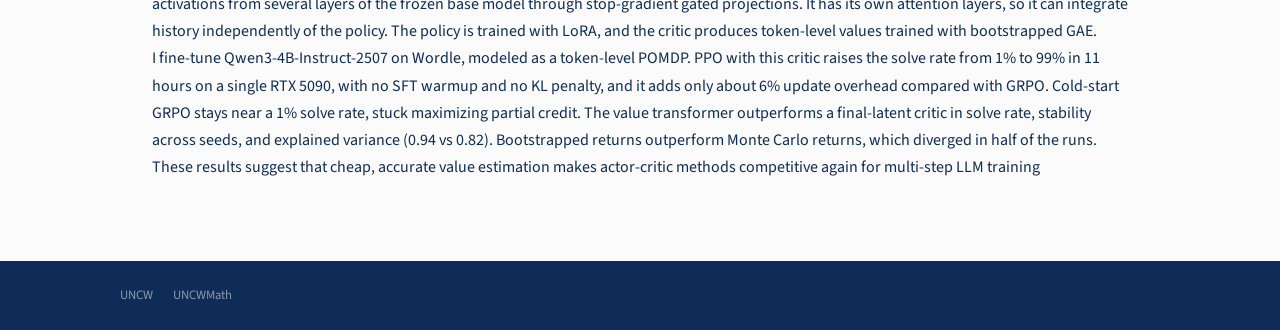
==== commit 3583b707: "gkeith" ====
--- a/index.html
+++ b/index.html
@@ -108,10 +108,11 @@
               </div>
             </li>
             <li>
-              <span class="years">Oct 30th, Friday 12pm</span>
+              <span class="years">Oct 30th, Friday 12pm, &nbsp; &nbsp;&nbsp;&nbsp;@FA 136</span>
               <div>
                 <div class="role"><a href="https://gabrielkeith.dev/" target="_blank">Gabriel Keith</a></div>
-                <div class="inst">Value function architecture for fine tuning LLMs </div>
+                <div class="inst"><a href="#gkeith_abstract" style = "color:var(--ink);">Ladder-Style Value Transformers for LLM Reinforcement Learning </a>
+                </div>
               </div>
             </li>
             <li>
@@ -196,18 +197,50 @@
 
           <h3 id="desell_abstract"><em>Understanding NeuroEvolution of Parameterized Quantum Circuits Using Agentic Systems</em> <span style="font-weight: 400;"> - T. Desell</span></h3>
           <p> NeuroEvolution is the process of utilizing evolutionary algorithms to automate the design and training of neural networks.
-Our recent work developing the Evolutionary eXploration of Augmenting Quantum Circuits (EXAQC) framework has shown
-that NeuroEvolution strategies can also be applied to quantum machine learning. In particular, EXAQC has shown it is
-possible to design and train parameterized quantum circuits which can act as more parameter efficient components within
-larger neural models across classification, reinforcement learning and vision tasks. However, NeuroEvolution algorithms
-like EXAQC can train and evaluate tens of thousands of models in a single run and these runs further involve complex
-population and inheritance dynamics which can be challenging to understand at such scales. In addition to presenting
-EXAQC and current results, this talk will focus on how we have designed EXAQC in such a way that its NeuroEvolution runs
-can be easily stored and accessed by a Model Context Protocol (MCP) server, allowing agents to examine ongoing and
-historical results to provide quicker and deeper insights into their performance, bottlenecks and even find bugs. The talk
-will put a particular focus on generic takeaways for how to effectively design similar frameworks to take advantage of
-modern agentic systems.
-</p>
+          Our recent work developing the Evolutionary eXploration of Augmenting Quantum Circuits (EXAQC) framework has shown
+          that NeuroEvolution strategies can also be applied to quantum machine learning. In particular, EXAQC has shown it is
+          possible to design and train parameterized quantum circuits which can act as more parameter efficient components within
+          larger neural models across classification, reinforcement learning and vision tasks. However, NeuroEvolution algorithms
+          like EXAQC can train and evaluate tens of thousands of models in a single run and these runs further involve complex
+          population and inheritance dynamics which can be challenging to understand at such scales. In addition to presenting
+          EXAQC and current results, this talk will focus on how we have designed EXAQC in such a way that its NeuroEvolution runs
+          can be easily stored and accessed by a Model Context Protocol (MCP) server, allowing agents to examine ongoing and
+          historical results to provide quicker and deeper insights into their performance, bottlenecks and even find bugs. The talk
+          will put a particular focus on generic takeaways for how to effectively design similar frameworks to take advantage of
+          modern agentic systems.
+          </p>
+
+          <h3 id="gkeith_abstract"><em>Ladder-Style Value Transformers for LLM Reinforcement Learning</em> <span style="font-weight: 400;"> - G. Keith</span></h3>
+          <p> Critic-free methods such as GRPO have become the default for
+reinforcement learning on language models, in part because learned
+critics have been either expensive (a value model at LLM scale) or
+weak (a value head on the final hidden state, which competes with the
+next-token objective). GRPO, however, assigns a single sequence-level
+advantage per rollout, which ignores the temporal structure of
+multi-turn, partially observable tasks. Its group normalization can
+also amplify small differences in dense partial rewards over sparser
+terminal rewards. <br>
+
+I present a lightweight critic inspired by ladder side-turning. A
+small transformer (about 25.8M parameters, 0.6% of the total) reads
+intermediate activations from several layers of the frozen base model
+through stop-gradient gated projections. It has its own attention
+layers, so it can integrate history independently of the policy. The
+policy is trained with LoRA, and the critic produces token-level
+values trained with bootstrapped GAE.<br>
+
+I fine-tune Qwen3-4B-Instruct-2507 on Wordle, modeled as a token-level
+POMDP. PPO with this critic raises the solve rate from 1% to 99% in 11
+hours on a single RTX 5090, with no SFT warmup and no KL penalty, and
+it adds only about 6% update overhead compared with GRPO. Cold-start
+GRPO stays near a 1% solve rate, stuck maximizing partial credit. The
+value transformer outperforms a final-latent critic in solve rate,
+stability across seeds, and explained variance (0.94 vs 0.82).
+Bootstrapped returns outperform Monte Carlo returns, which diverged in
+half of the runs. These results suggest that cheap, accurate value
+estimation makes actor-critic methods competitive again for multi-step
+LLM training
+          </p>
 
         </div>
       
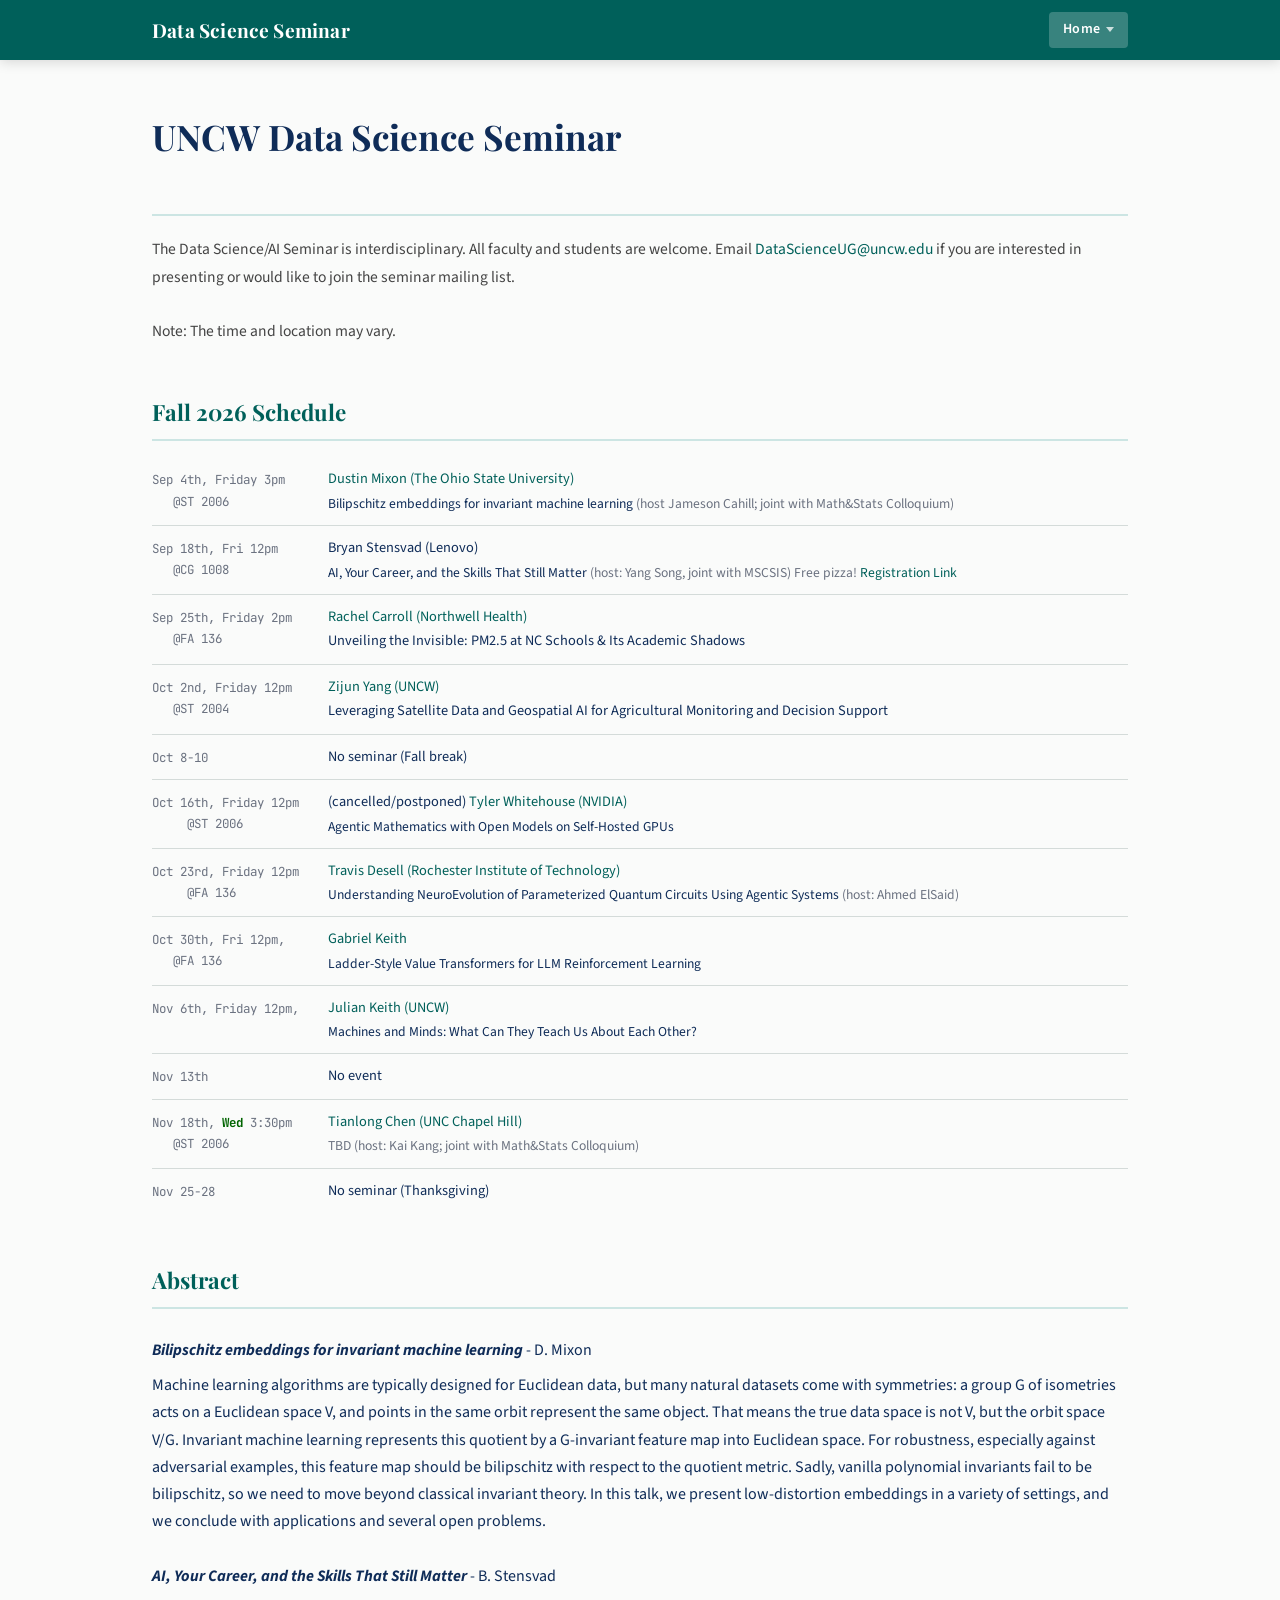
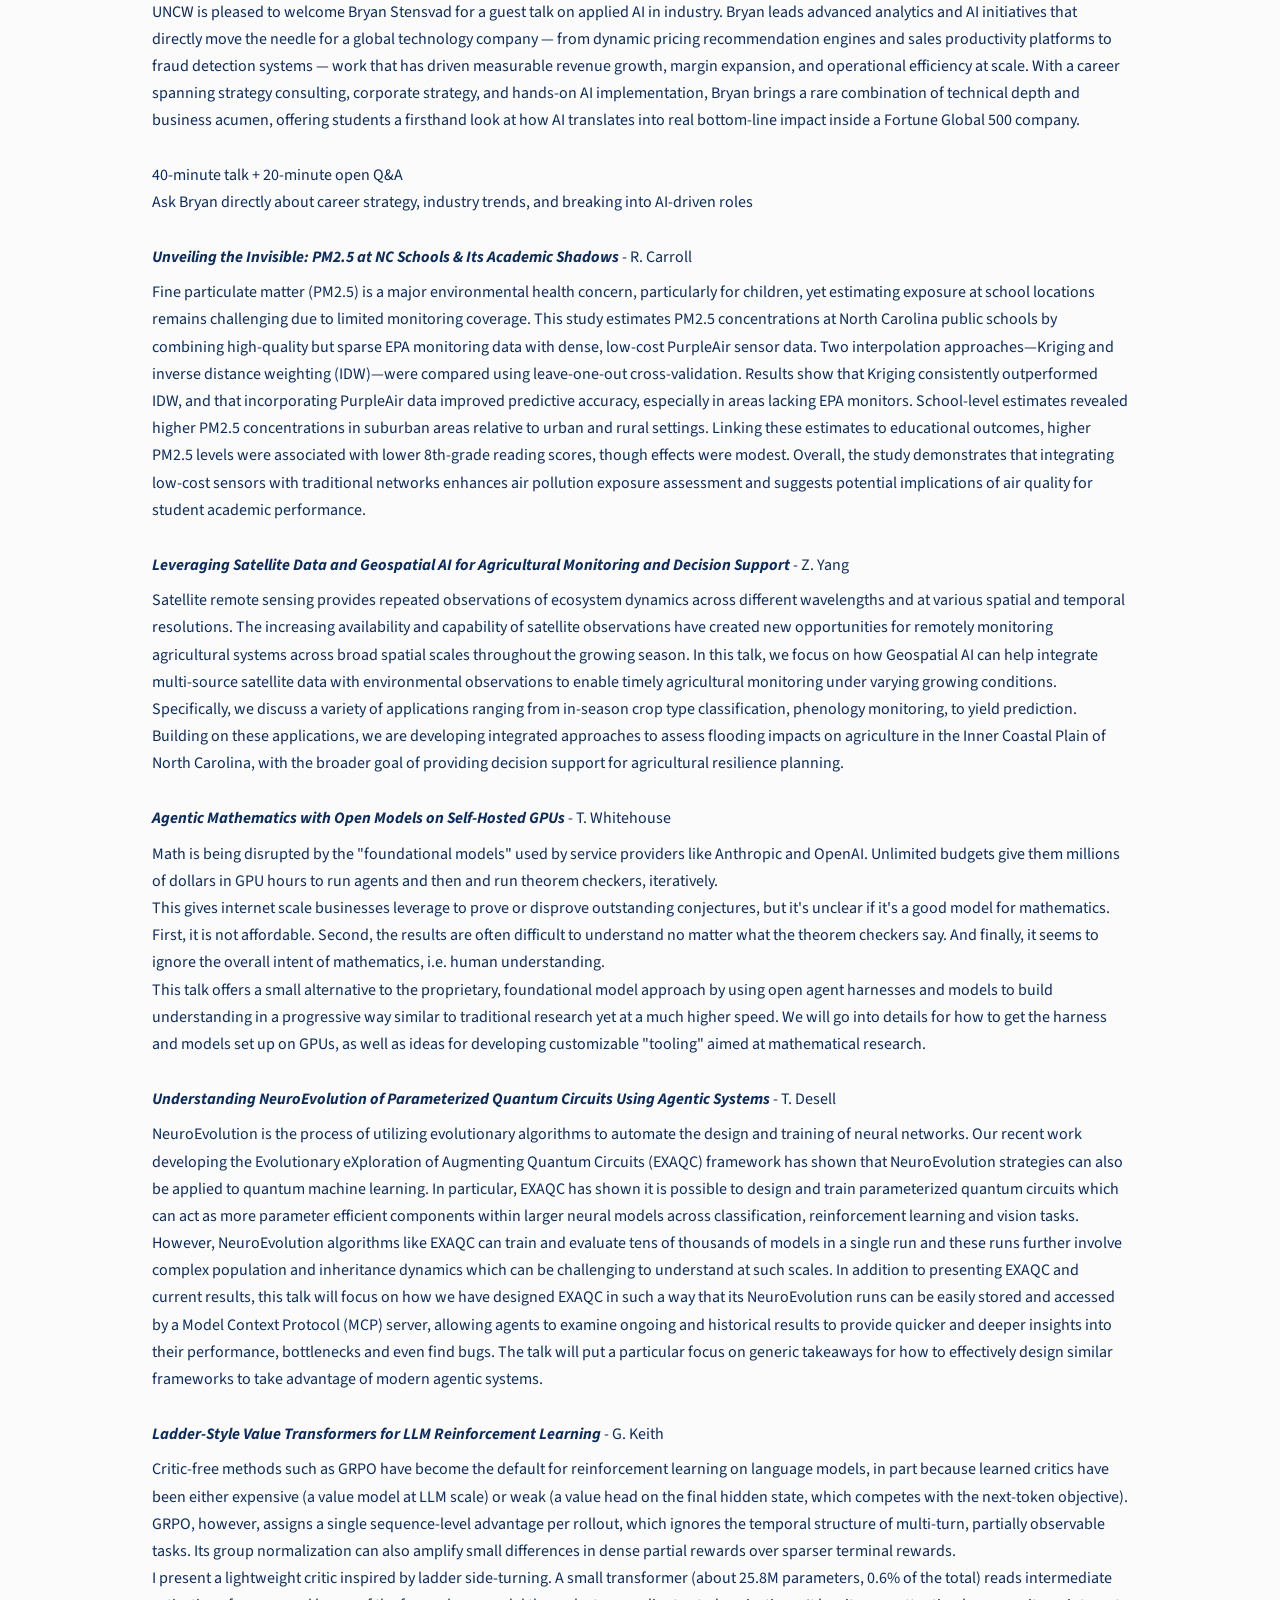
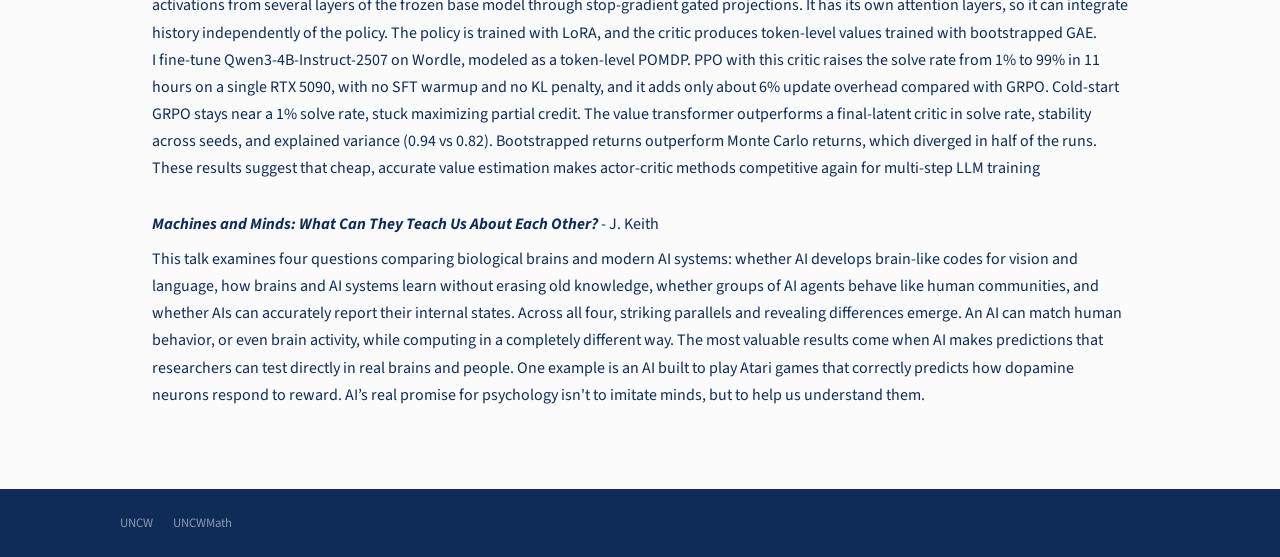
==== commit 8f309dbc: "julian" ====
--- a/index.html
+++ b/index.html
@@ -108,7 +108,7 @@
               </div>
             </li>
             <li>
-              <span class="years">Oct 30th, Friday 12pm, &nbsp; &nbsp;&nbsp;&nbsp;@FA 136</span>
+              <span class="years">Oct 30th, Fri 12pm, &nbsp; &nbsp;&nbsp;&nbsp;@FA 136</span>
               <div>
                 <div class="role"><a href="https://gabrielkeith.dev/" target="_blank">Gabriel Keith</a></div>
                 <div class="inst"><a href="#gkeith_abstract" style = "color:var(--ink);">Ladder-Style Value Transformers for LLM Reinforcement Learning </a>
@@ -116,14 +116,16 @@
               </div>
             </li>
             <li>
-              <span class="years">Nov 6th, Friday 12pm, &nbsp; &nbsp;&nbsp;&nbsp;@FA 136 </span>
+              <span class="years">Nov 6th, Friday 12pm, &nbsp; &nbsp;&nbsp;&nbsp; </span>
               <div>
                 <div class="role"><a href="https://drjkeith.github.io/" target="_blank">Julian Keith (UNCW)</a></div>
-                <div class="inst">TBD </div>
+                <div class="inst"><a href="#jkeith_abstract" style="color:var(--ink);">Machines and Minds: What Can They Teach Us About Each Other?</a> 
+                </div>
               </div>
             </li>
             <li>
               <span class="years">Nov 13th </span>
+              <div> No event</div>
             </li>
             <li>
               <span class="years">Nov 18th, <strong style="color: darkgreen;">Wed</strong> 3:30pm &nbsp; &nbsp;&nbsp;&nbsp;@ST 2006</span>
@@ -242,6 +244,18 @@
 LLM training
           </p>
 
+          <h3 id="jkeith_abstract"><em>Machines and Minds: What Can They Teach Us About Each Other?</em>
+              <span style="font-weight: 400;"> - J. Keith</span>
+          </h3>
+          <p>
+            This talk examines four questions comparing biological brains and modern AI systems: whether AI develops brain-like codes for vision and language, how brains and AI systems learn without erasing old knowledge, whether groups of AI agents behave like human communities, and whether AIs can accurately report their internal states. 
+            Across all four, striking parallels and revealing differences emerge. 
+            An AI can match human behavior, or even brain activity, while computing in a completely different way. 
+            The most valuable results come when AI makes predictions that researchers can test directly in real brains and people. 
+            One example is an AI built to play Atari games that correctly predicts how dopamine neurons respond to reward. AI’s real promise for psychology isn't to imitate minds, but to help us understand them.
+          </p>
+          
+
         </div>
       
 
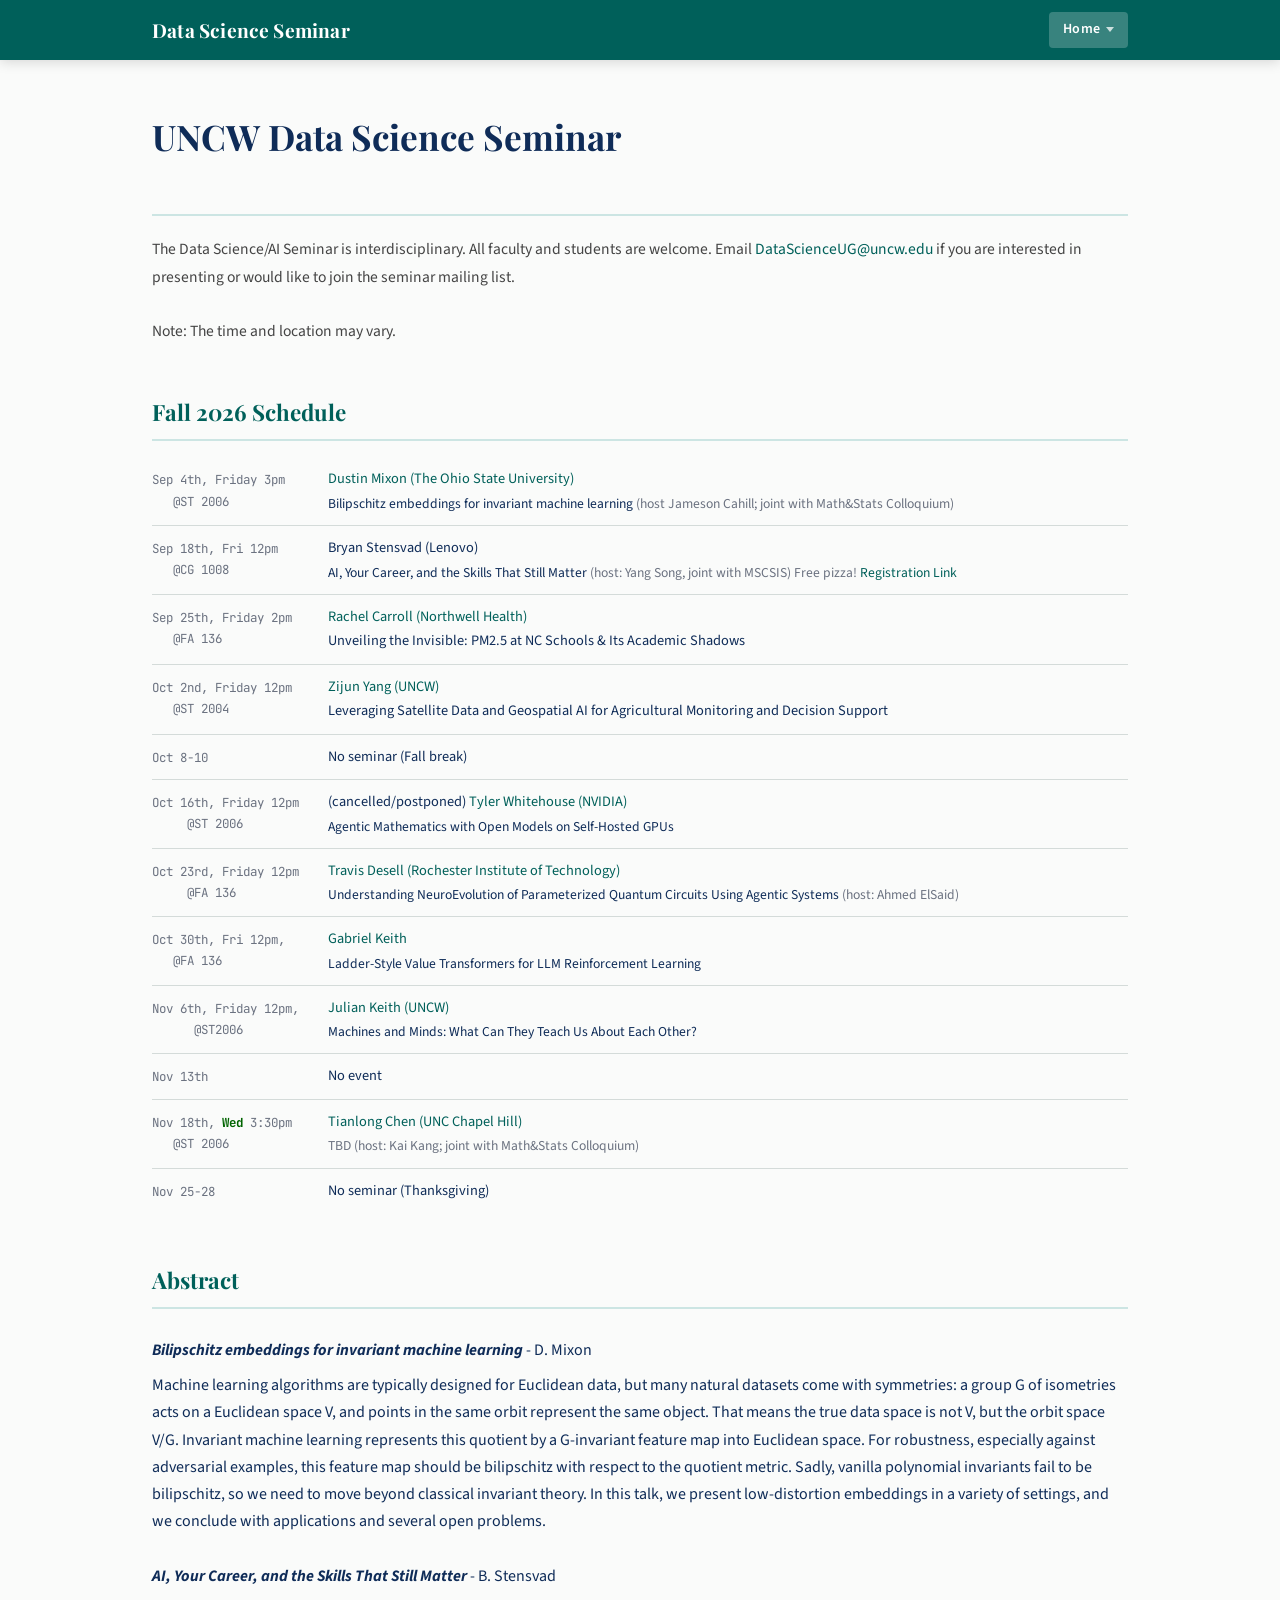
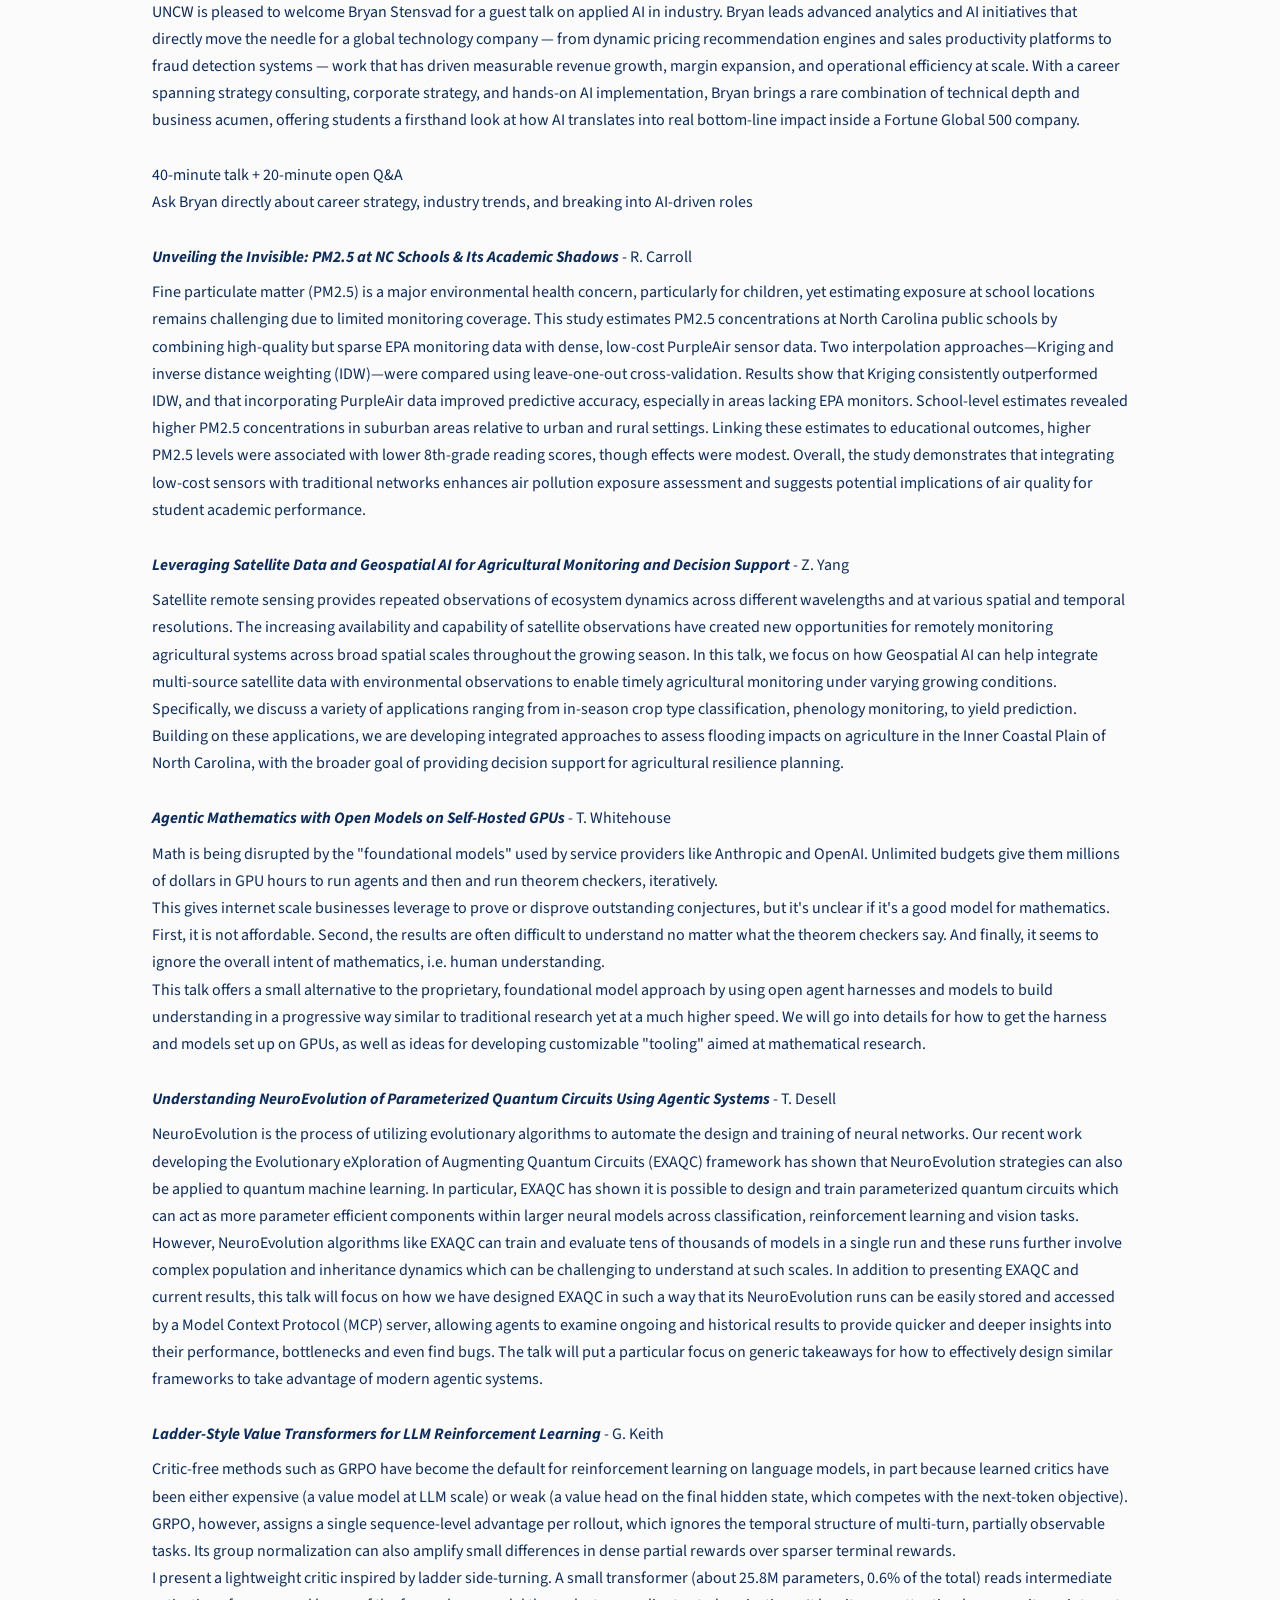
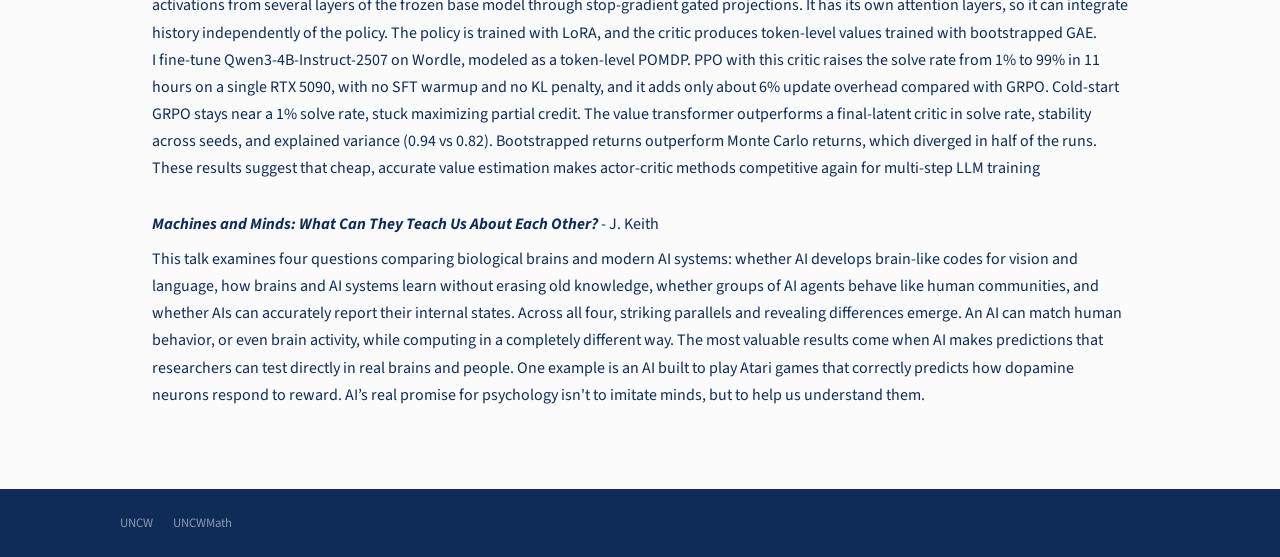
==== commit 1bead7e9: "st2006" ====
--- a/index.html
+++ b/index.html
@@ -116,7 +116,7 @@
               </div>
             </li>
             <li>
-              <span class="years">Nov 6th, Friday 12pm, &nbsp; &nbsp;&nbsp;&nbsp; </span>
+              <span class="years">Nov 6th, Friday 12pm, &nbsp; &nbsp;&nbsp;&nbsp; @ST2006 </span>
               <div>
                 <div class="role"><a href="https://drjkeith.github.io/" target="_blank">Julian Keith (UNCW)</a></div>
                 <div class="inst"><a href="#jkeith_abstract" style="color:var(--ink);">Machines and Minds: What Can They Teach Us About Each Other?</a> 
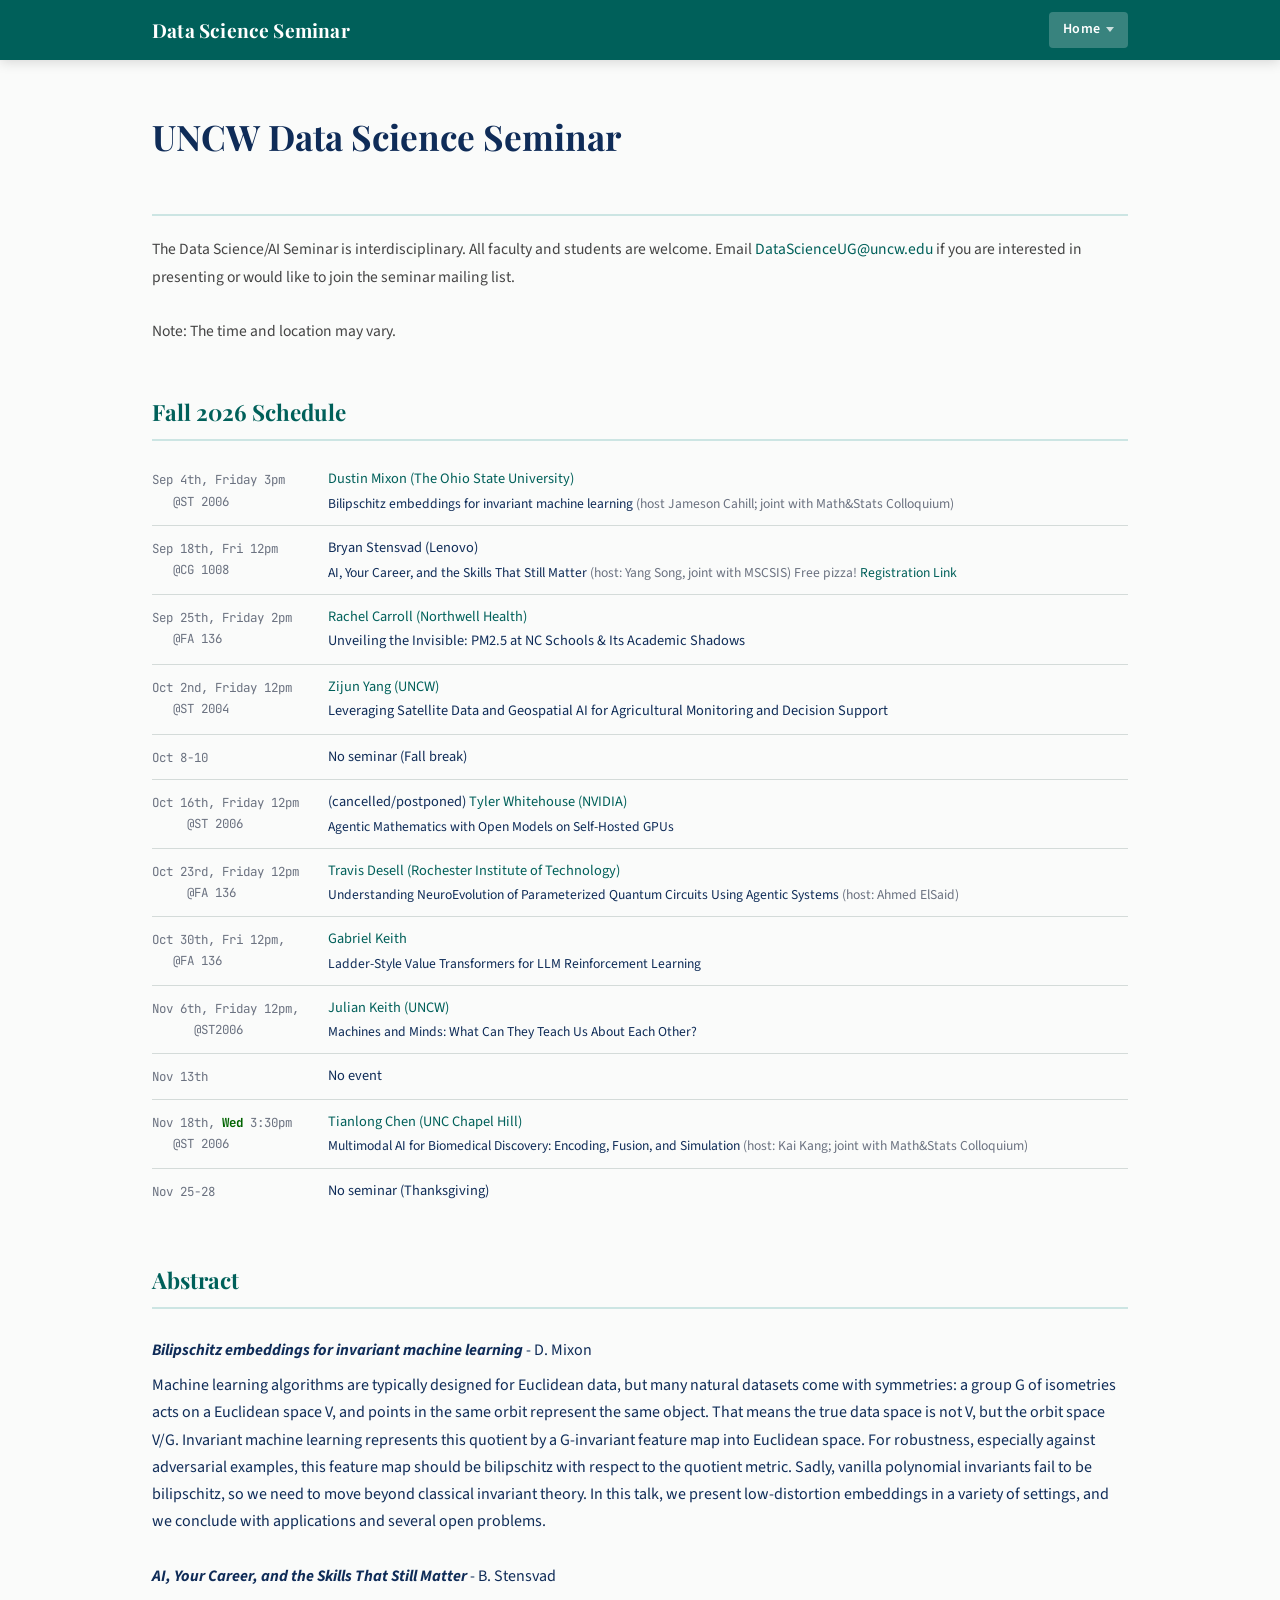
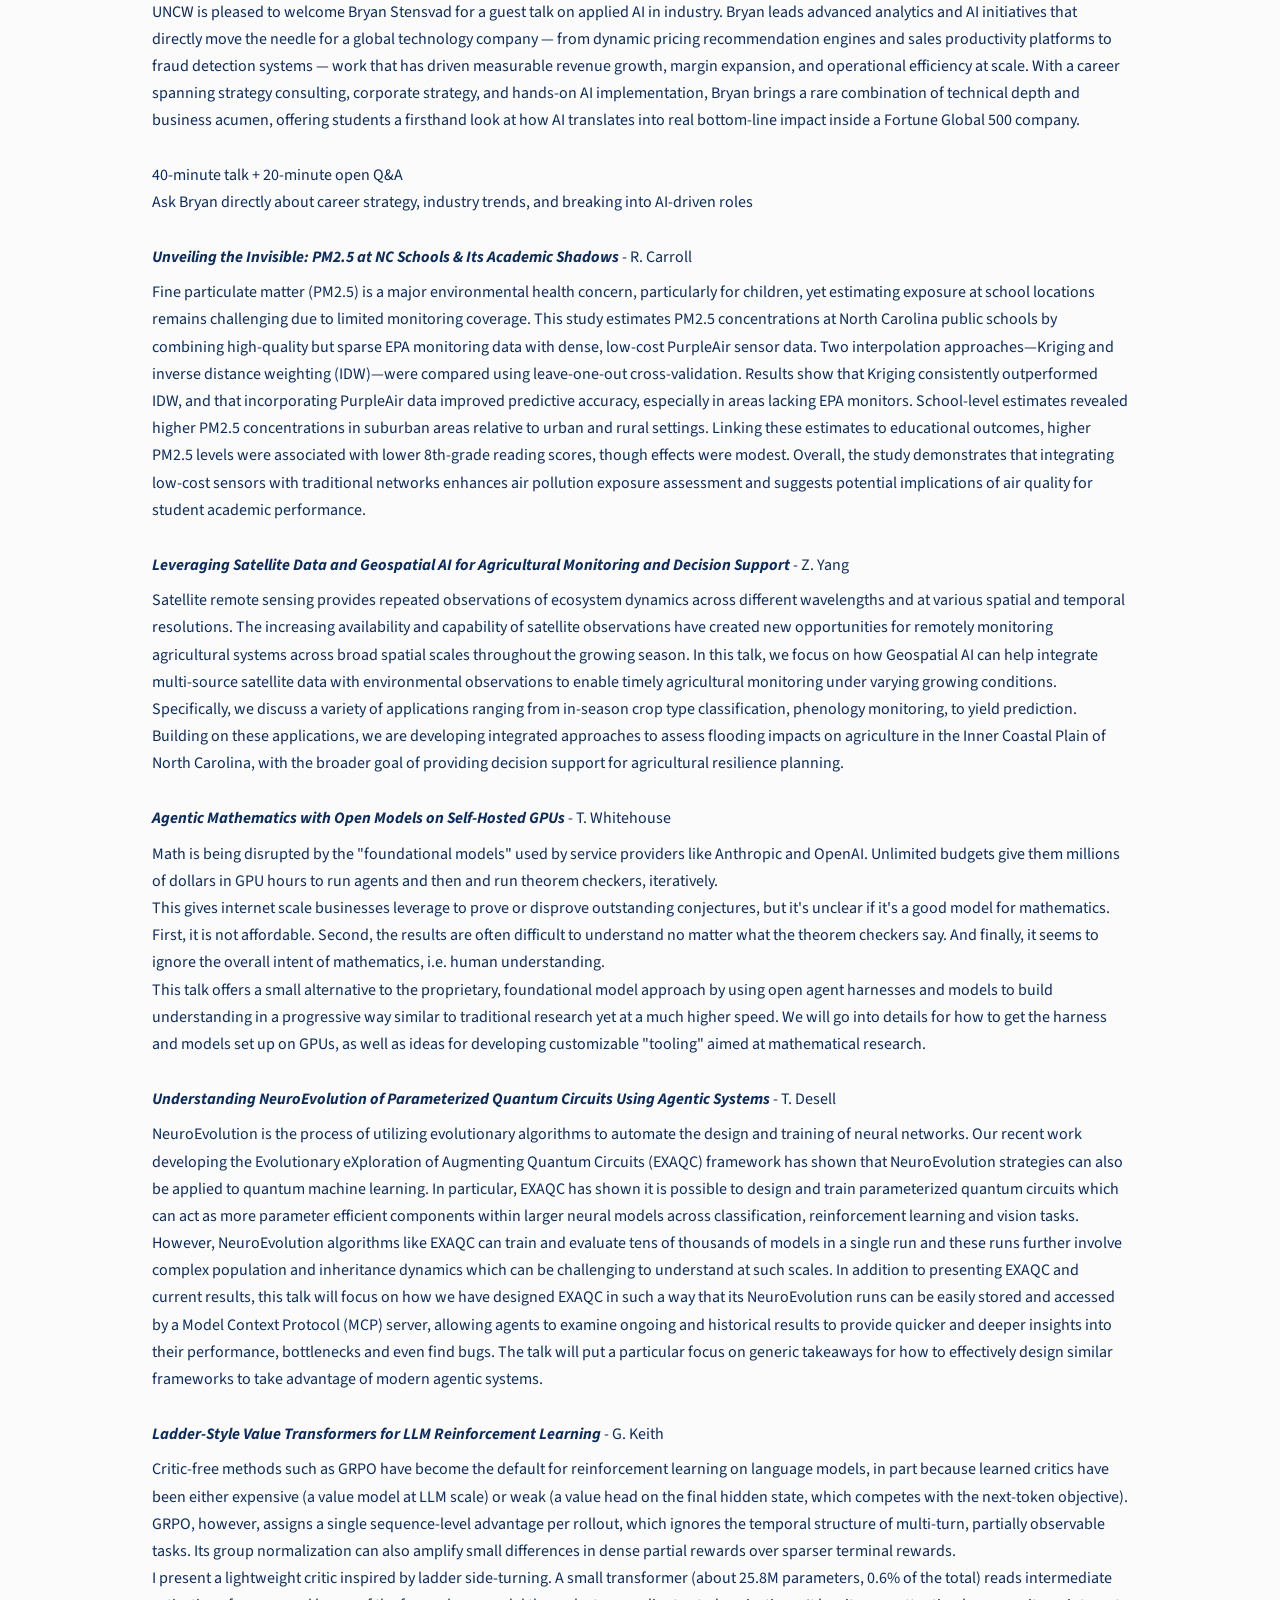
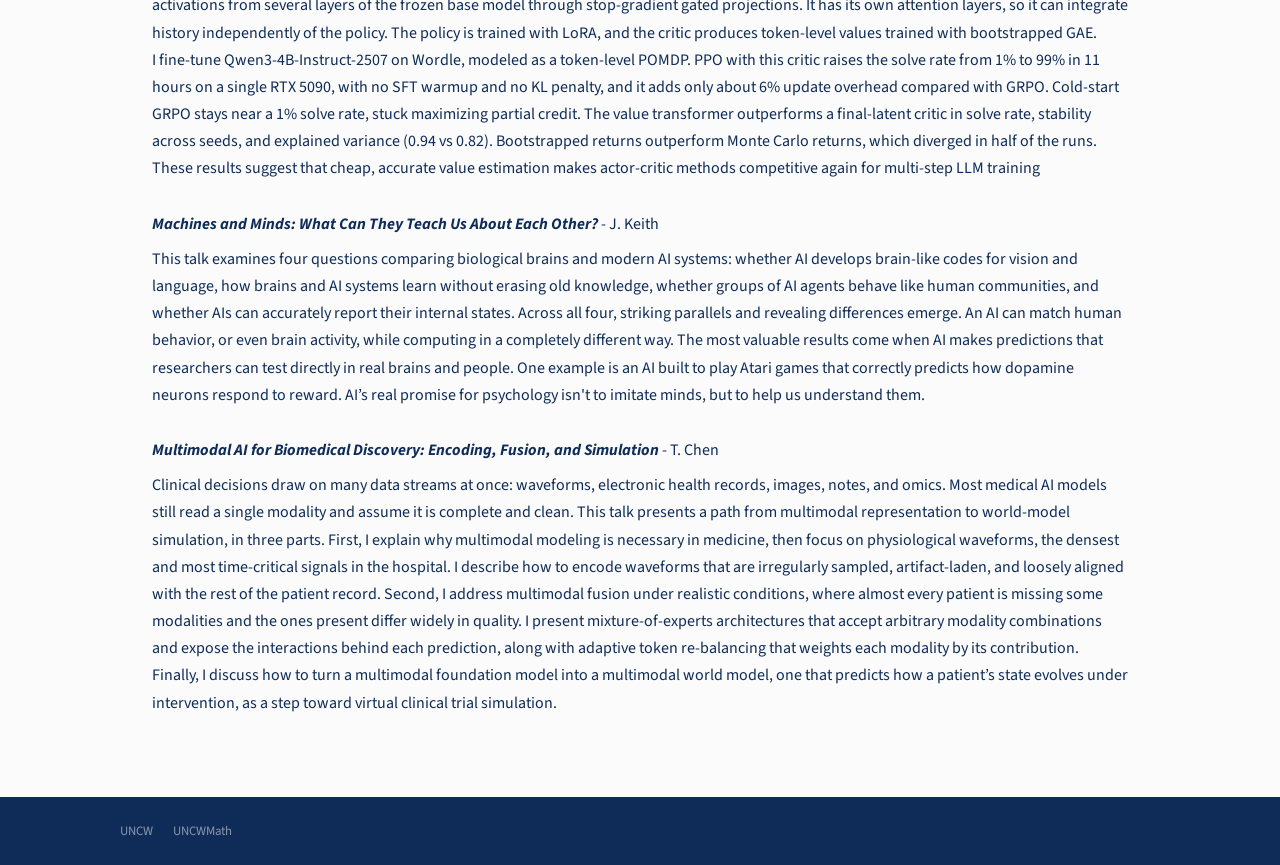
==== commit 64634d95: "chen abstract" ====
--- a/index.html
+++ b/index.html
@@ -131,7 +131,7 @@
               <span class="years">Nov 18th, <strong style="color: darkgreen;">Wed</strong> 3:30pm &nbsp; &nbsp;&nbsp;&nbsp;@ST 2006</span>
               <div>
                 <div class="role"><a href="https://tianlong-chen.github.io/" target="_blank">Tianlong Chen (UNC Chapel Hill) </a></div>
-                <div class="inst">TBD (host: Kai Kang; joint with Math&Stats Colloquium) </div>
+                <div class="inst"><a href="#chen_abstract" style="color:var(--ink);">Multimodal AI for Biomedical Discovery: Encoding, Fusion, and Simulation</a> (host: Kai Kang; joint with Math&Stats Colloquium) </div>
               </div>
             </li>
             <li>
@@ -255,6 +255,12 @@
             One example is an AI built to play Atari games that correctly predicts how dopamine neurons respond to reward. AI’s real promise for psychology isn't to imitate minds, but to help us understand them.
           </p>
           
+          <h3 id="chen_abstract"><em>Multimodal AI for Biomedical Discovery: Encoding, Fusion, and Simulation</em>
+              <span style="font-weight: 400;"> - T. Chen</span>
+          </h3>
+          <p>
+            Clinical decisions draw on many data streams at once: waveforms, electronic health records, images, notes, and omics. Most medical AI models still read a single modality and assume it is complete and clean. This talk presents a path from multimodal representation to world-model simulation, in three parts. First, I explain why multimodal modeling is necessary in medicine, then focus on physiological waveforms, the densest and most time-critical signals in the hospital. I describe how to encode waveforms that are irregularly sampled, artifact-laden, and loosely aligned with the rest of the patient record. Second, I address multimodal fusion under realistic conditions, where almost every patient is missing some modalities and the ones present differ widely in quality. I present mixture-of-experts architectures that accept arbitrary modality combinations and expose the interactions behind each prediction, along with adaptive token re-balancing that weights each modality by its contribution. Finally, I discuss how to turn a multimodal foundation model into a multimodal world model, one that predicts how a patient’s state evolves under intervention, as a step toward virtual clinical trial simulation.
+          </p>
 
         </div>
       
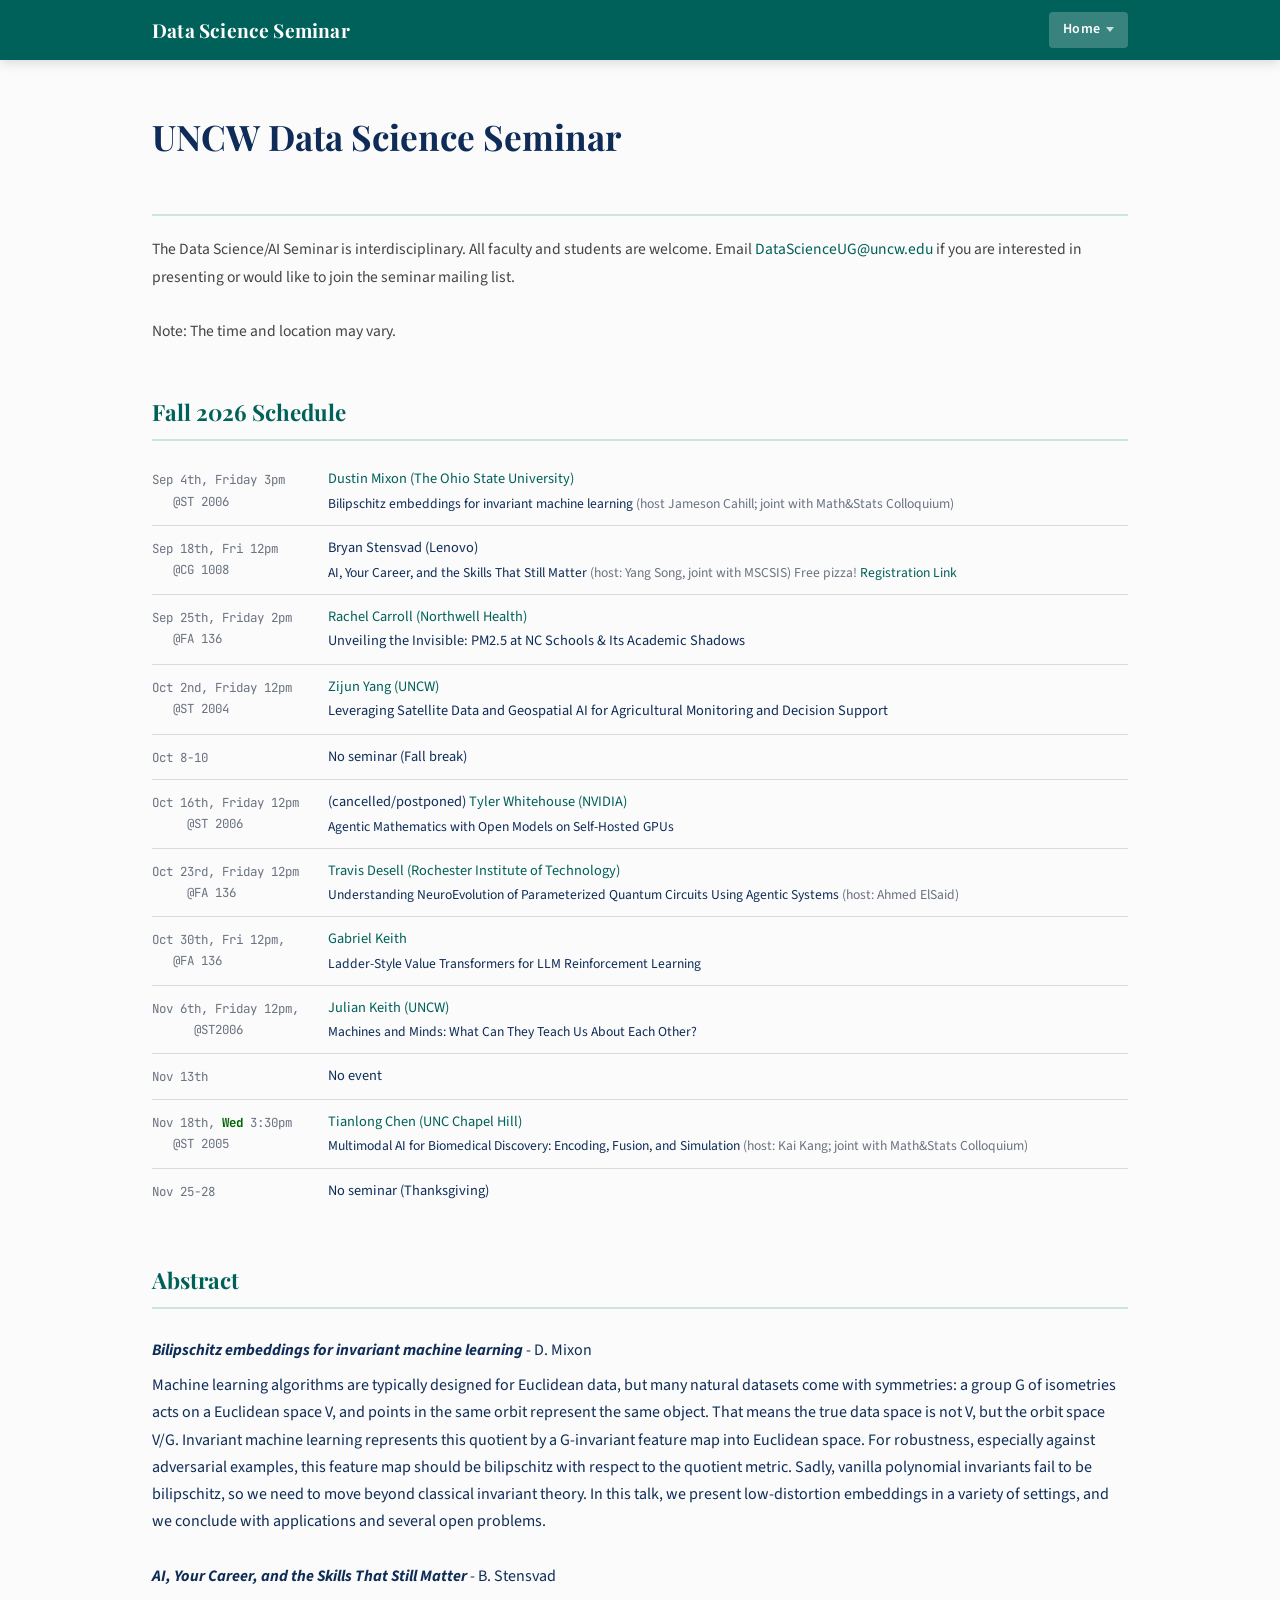
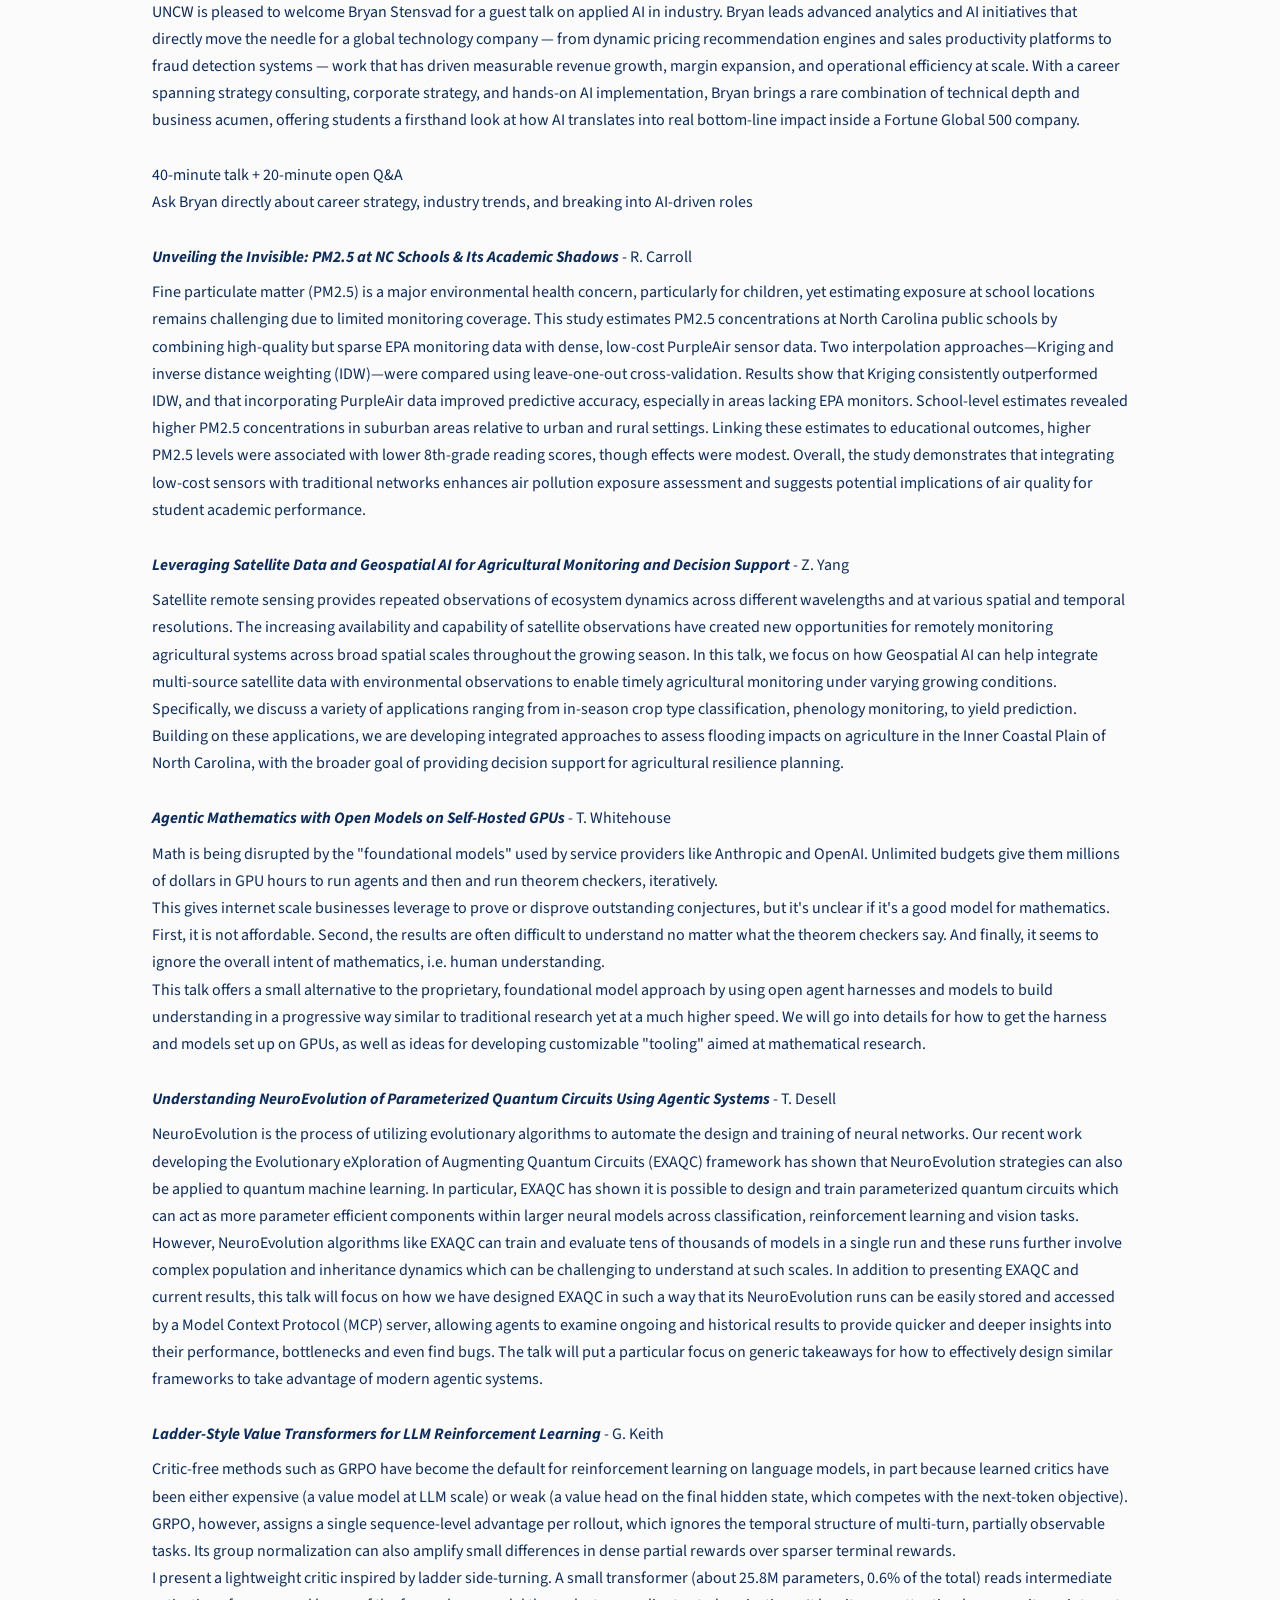
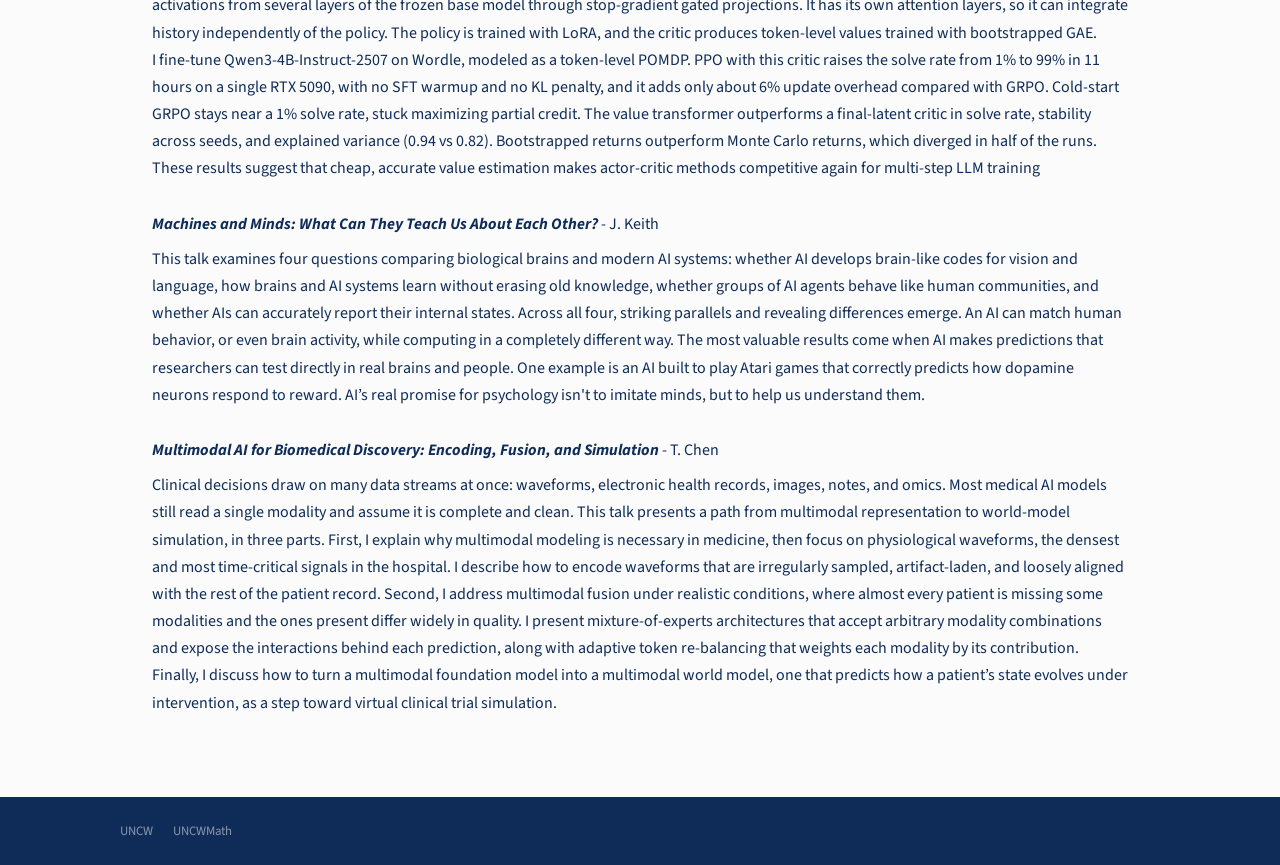
==== commit e84caa13: "chen abstract" ====
--- a/index.html
+++ b/index.html
@@ -128,7 +128,7 @@
               <div> No event</div>
             </li>
             <li>
-              <span class="years">Nov 18th, <strong style="color: darkgreen;">Wed</strong> 3:30pm &nbsp; &nbsp;&nbsp;&nbsp;@ST 2006</span>
+              <span class="years">Nov 18th, <strong style="color: darkgreen;">Wed</strong> 3:30pm &nbsp; &nbsp;&nbsp;&nbsp;@ST 2005</span>
               <div>
                 <div class="role"><a href="https://tianlong-chen.github.io/" target="_blank">Tianlong Chen (UNC Chapel Hill) </a></div>
                 <div class="inst"><a href="#chen_abstract" style="color:var(--ink);">Multimodal AI for Biomedical Discovery: Encoding, Fusion, and Simulation</a> (host: Kai Kang; joint with Math&Stats Colloquium) </div>
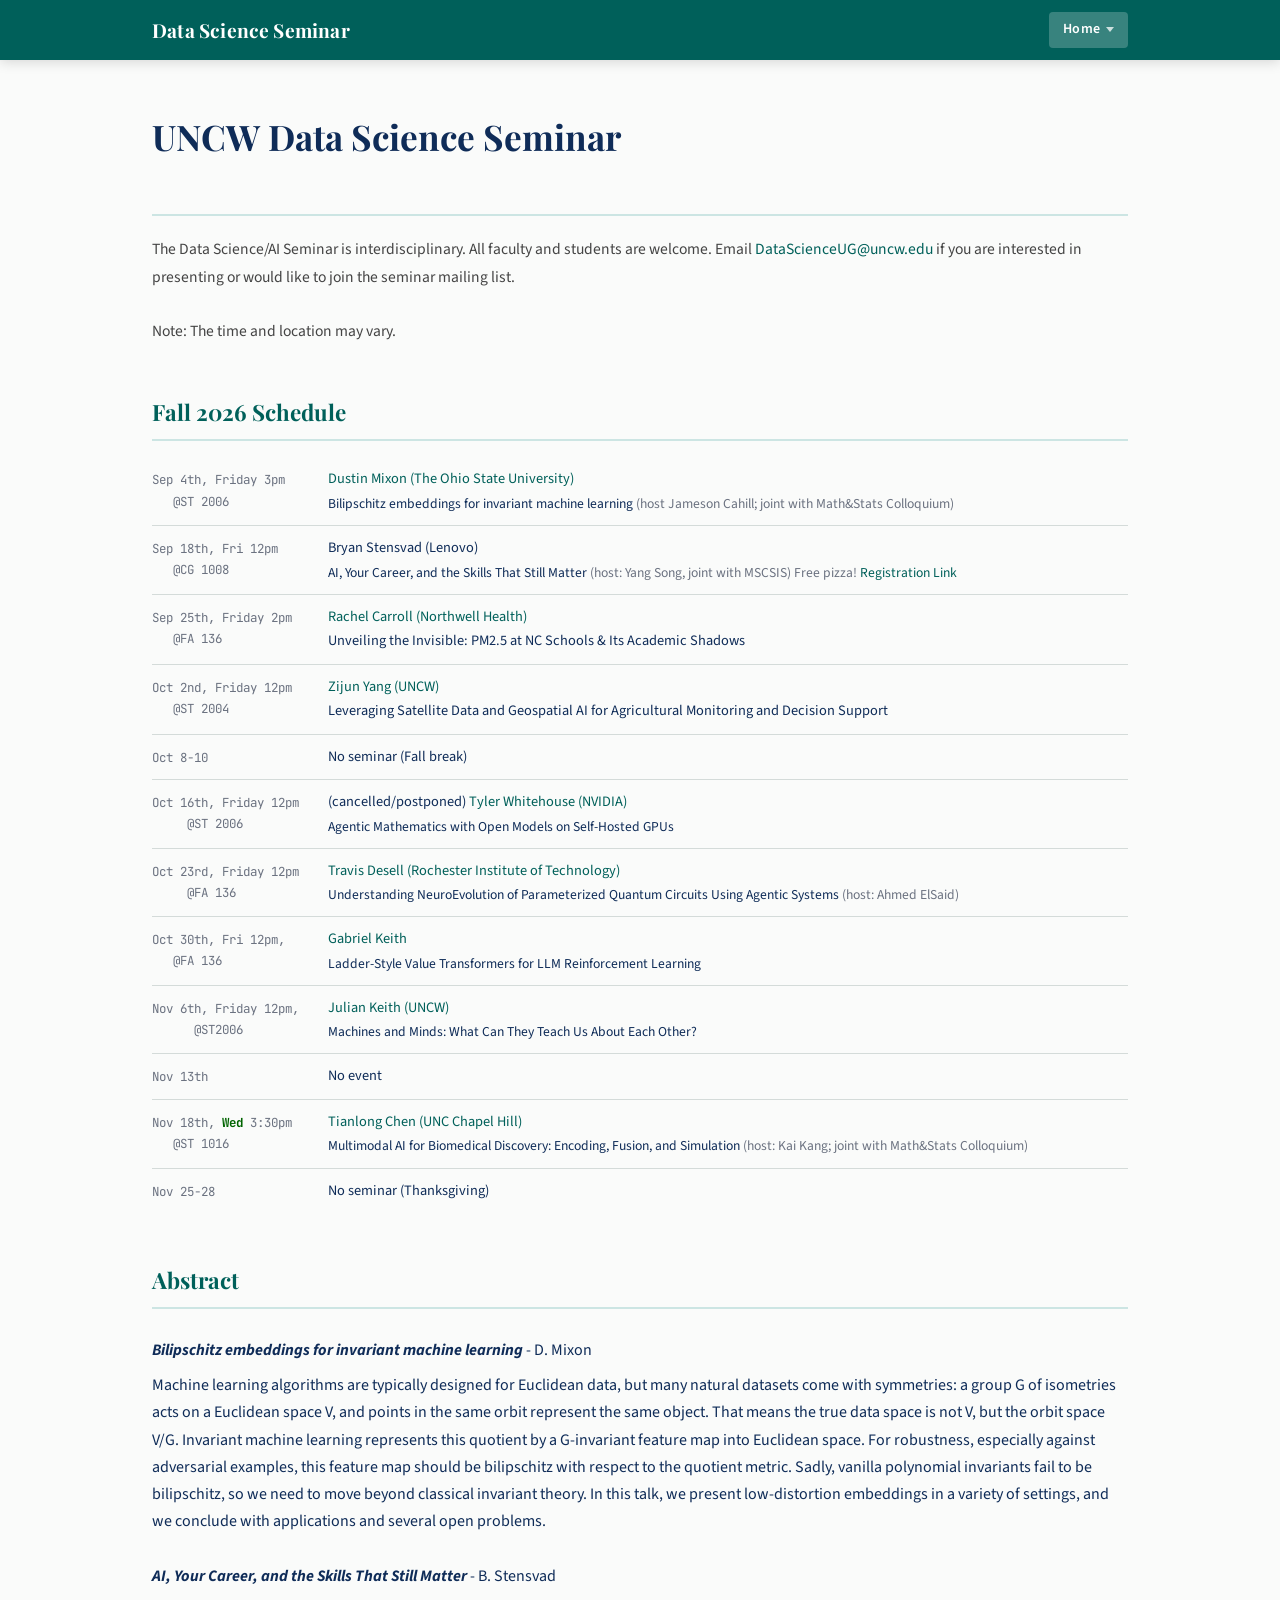
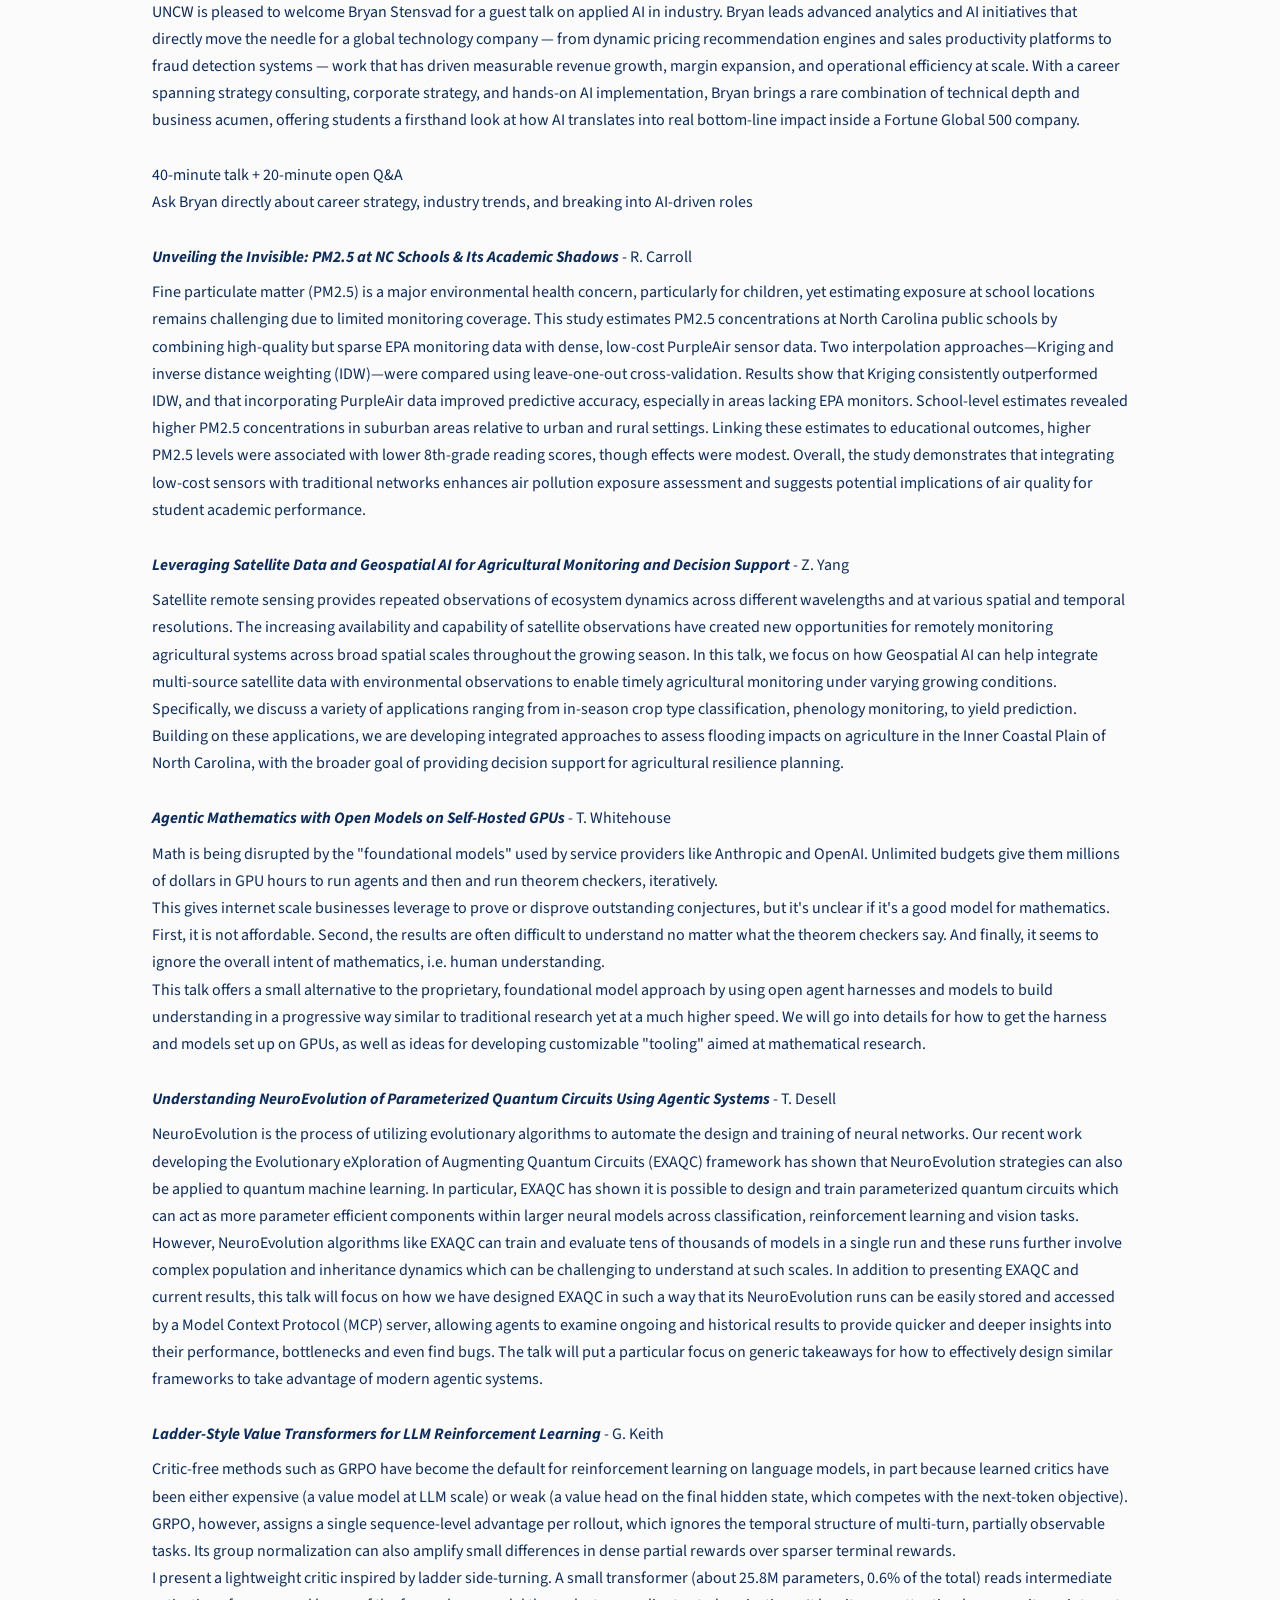
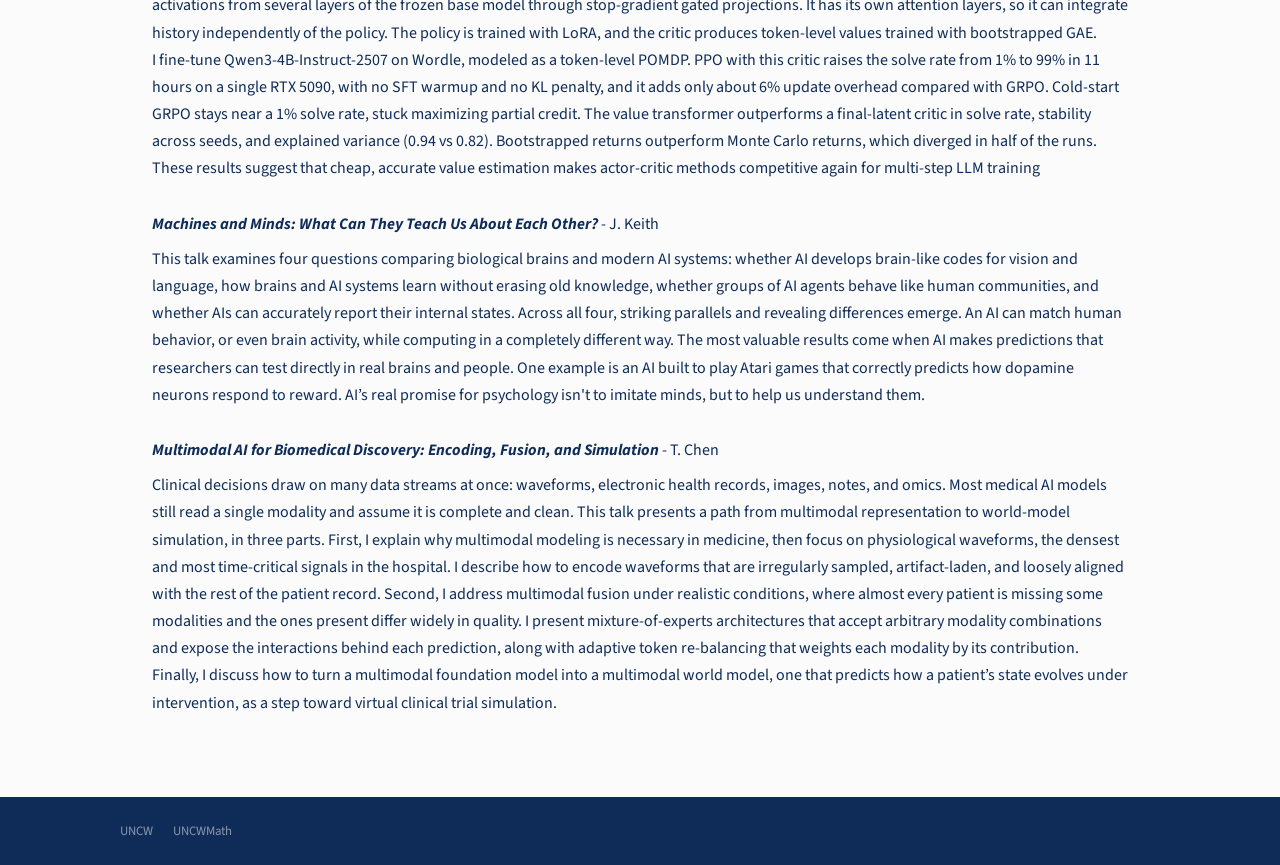
==== commit 2ecd3b9a: "chen abstract" ====
--- a/index.html
+++ b/index.html
@@ -128,7 +128,7 @@
               <div> No event</div>
             </li>
             <li>
-              <span class="years">Nov 18th, <strong style="color: darkgreen;">Wed</strong> 3:30pm &nbsp; &nbsp;&nbsp;&nbsp;@ST 2005</span>
+              <span class="years">Nov 18th, <strong style="color: darkgreen;">Wed</strong> 3:30pm &nbsp; &nbsp;&nbsp;&nbsp;@ST 1016</span>
               <div>
                 <div class="role"><a href="https://tianlong-chen.github.io/" target="_blank">Tianlong Chen (UNC Chapel Hill) </a></div>
                 <div class="inst"><a href="#chen_abstract" style="color:var(--ink);">Multimodal AI for Biomedical Discovery: Encoding, Fusion, and Simulation</a> (host: Kai Kang; joint with Math&Stats Colloquium) </div>
